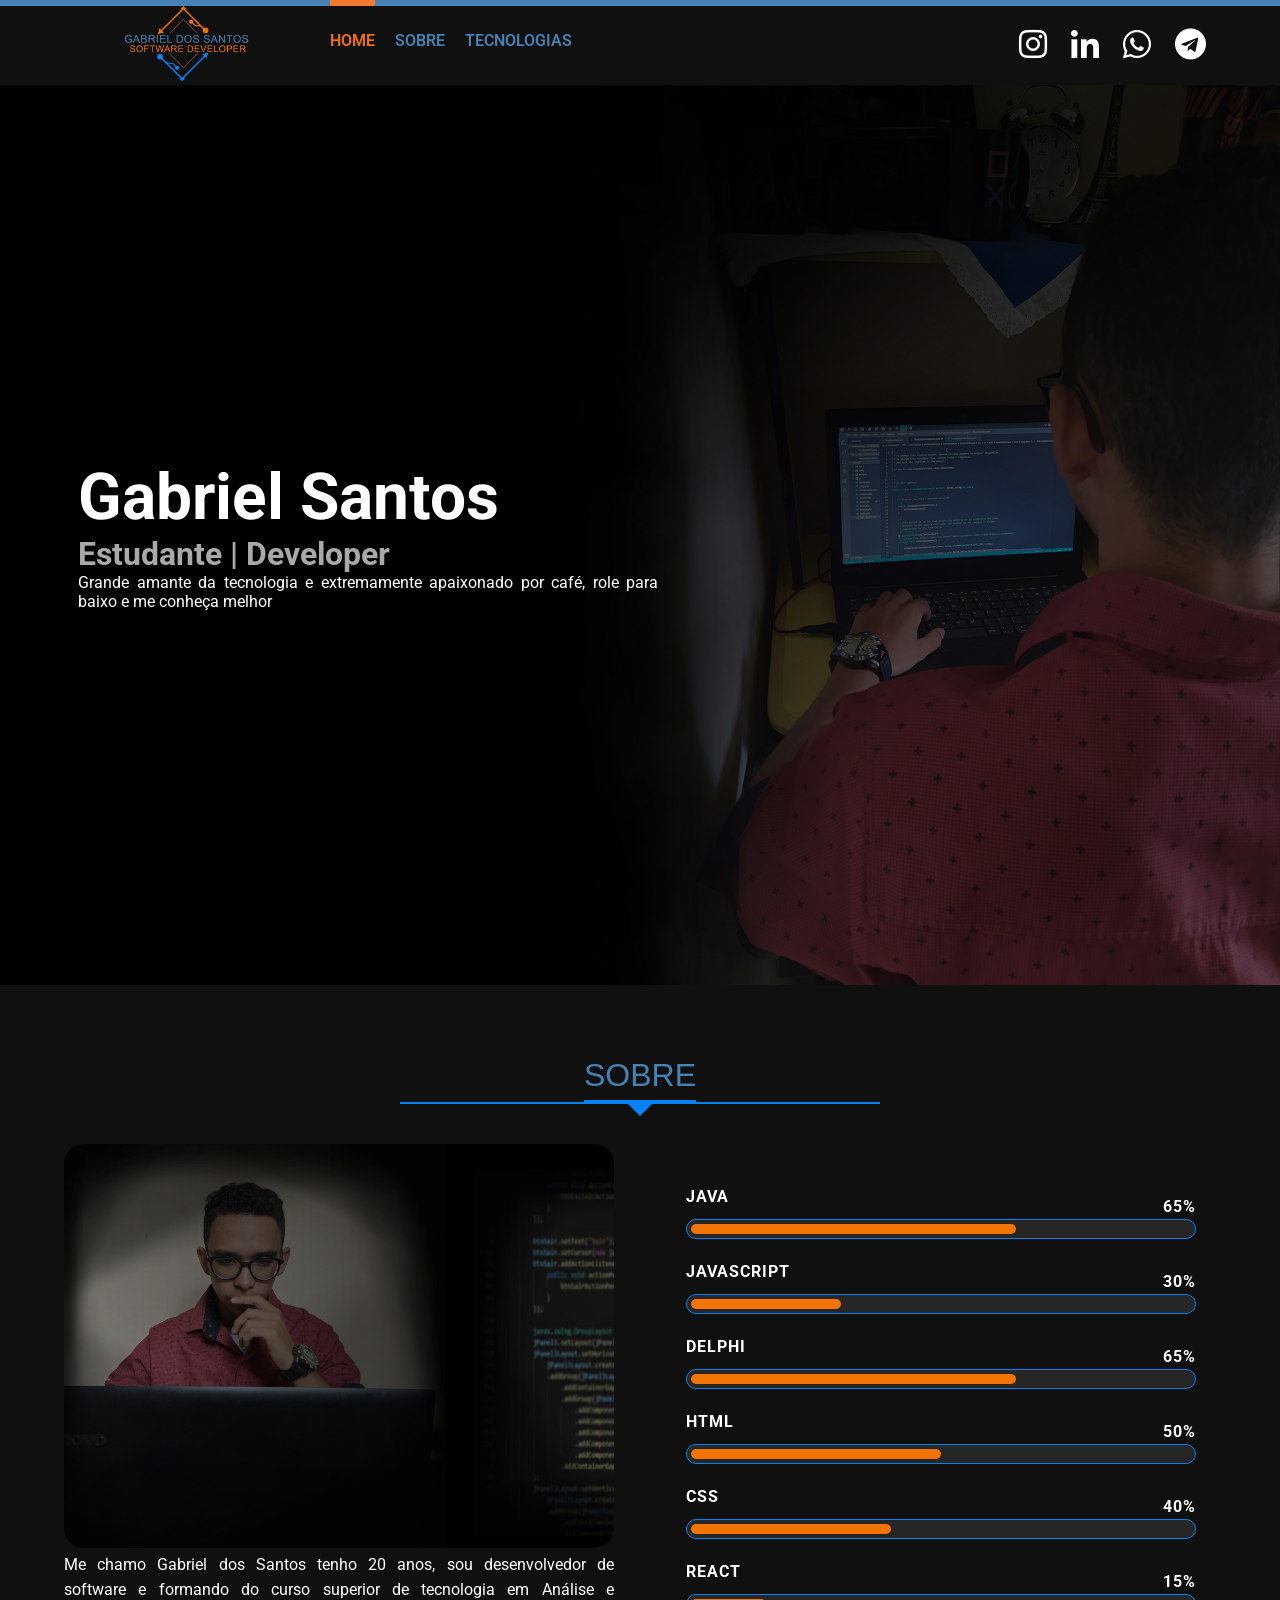
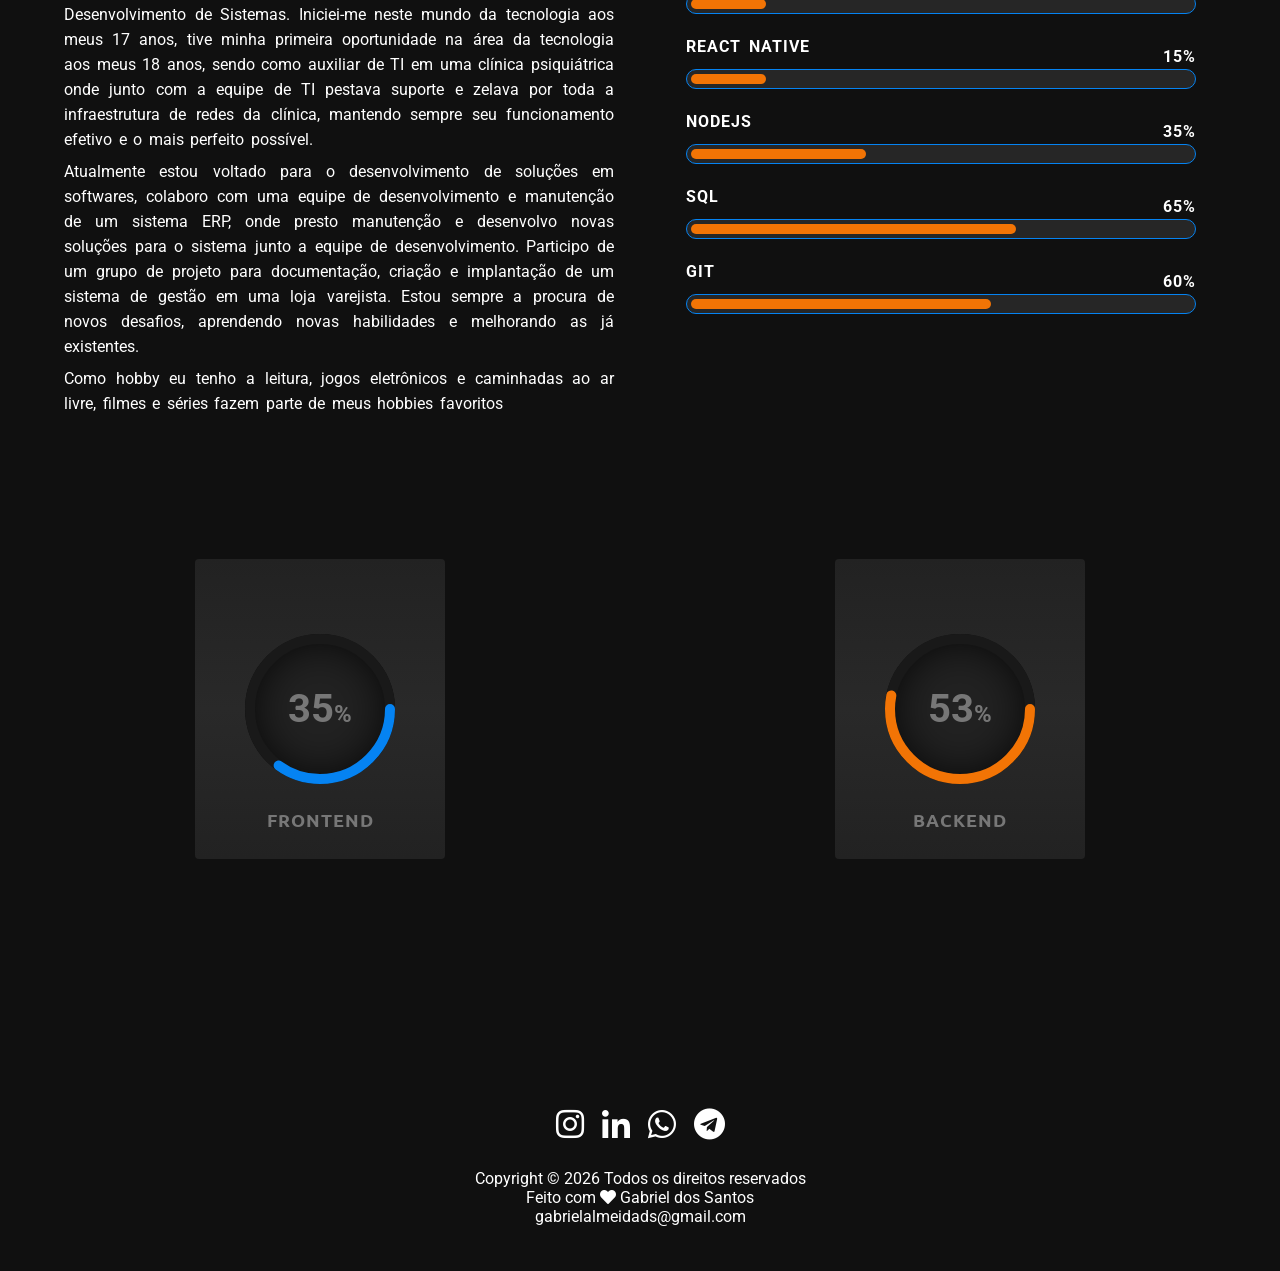
==== index.html @ 06fa3b5e "Alterando textos de about, adicionando contato whatsapp e melhorando responsividade" ====
<!DOCTYPE html>
<html lang="pt-br">
<head>
    <meta charset="UTF-8">
    <meta name="viewport" content="width=device-width, initial-scale=1.0">
    <meta name="description" content="Portifólio onine Gabriel dos Santos software developer">
    <title>Gabriel dos Santos</title>  
    <!--FONTS-->
    <link href="https://fonts.googleapis.com/css2?family=Roboto:wght@300;700&family=Ubuntu:wght@700&display=swap" rel="stylesheet">
    <!-- ICONS -->
    <link rel="stylesheet" type="text/css" href="css/fontawesome.all.min.css">
    <!-- STYLES -->
    <link rel="stylesheet" href="css/main.css">
    <link rel="stylesheet" href="css/header.css">
    <link rel="stylesheet" href="css/about.css">
    <link rel="stylesheet" href="css/footer.css">
    <link rel="stylesheet" href="css/responsive.css">
</head>
<body>

<!--start HEADER-->
    <header class="row header">
        <h1 class="font-zero">Portifólio Gabriel dos Santos software developer</h1>
        <div class="content">
            <!--logo header-->
            <div class="header-logo">
                <a href="#" title="Gabriel dos Santos">
                    <img src="imagens/logo.svg" alt="Logomarca">
                </a>
            </div>
            <!--menu toggle for mobile-->
            <a href="#" id="nav-toggle">
                <span></span>
                <span></span>
                <span></span>
            </a>
            <!--menu-->
            <div class="header-collapse">
              <nav class="header-nav">
                  <h1 class="font-zero">Navegação do site</h1>
                  <ul>
                      <li><a href="#home" title="Home" class="active">Home</a></li>
                      <li><a href="#about" title="Sobre">Sobre</a></li>
                      <!--<li><a href="#projetcs" title="Projetos">Projetos</a></li>
                      <li><a href="#conquest" title="Conquistas">Conquistas</a></li>-->  
                      <li><a href="#technology" title="Tecnologias">Tecnologias</a></li> 
                      <!--<li><a href="#contact" title="Contato">Contato</a></li>-->
                  </ul>
              </nav>
              <!--contacts social links and icons-->
              <div class="header-redes">
                  <a href="https://www.instagram.com/gabrieldsoficial/" target="_blank"><i class="fab fa-instagram"></i></a>
                  <a href="https://www.linkedin.com/in/gabriel-almeida-dos-santos" target="_blank"><i class="fab fa-linkedin-in"></i></a>
                  <a href="https://api.whatsapp.com/send?1=pt_br&phone=5562982989460"><i class="fab fa-whatsapp"></i></a>
                  <a href="https://t.me/santos_gabriel" target="_blank"><i class="fab fa-telegram"></i></a>
              </div>
            </div>

        </div>
      </header>
          <!--image top-->
          <div id="img-topo">
            <div id="img">
              <div class="caption">
                <p><strong id="name-topo">Gabriel Santos</strong></p>
                <p><strong id="title-topo">Estudante | Developer</strong></p>
                <p>Grande amante da tecnologia e extremamente apaixonado por café, role para baixo e me conheça melhor</p>
              </div>
            </div>
          </div>
<!--end HEADER-->


<!--start ABOUT-->
  <section class="section" id="about">
    <header class="section-header">
      <div class="content">
        <h1><span>Sobre</span></h1>
      </div>
    </header>
  </section>

  <div class="row">
    <div class="content about">
      <!--text about-->
      <div class="img-about">
        <img src="imagens/front-gabriel.svg" alt="Gabriel">
        <p>Me chamo Gabriel dos Santos tenho 20 anos, sou desenvolvedor de software e formando do curso superior de tecnologia em Análise e Desenvolvimento de Sistemas. 
          Iniciei-me neste mundo da tecnologia aos meus 17 anos, tive minha primeira oportunidade na área da tecnologia aos meus 18 anos, sendo como auxiliar de TI em uma clínica psiquiátrica onde junto com a equipe de TI pestava suporte e zelava 
          por toda a infraestrutura de redes da clínica, mantendo sempre seu funcionamento efetivo e o mais perfeito possível.
        </p>
        <br>
        <p>Atualmente estou voltado para o desenvolvimento de soluções em softwares, colaboro com uma equipe de desenvolvimento e manutenção de um sistema ERP, onde presto manutenção e desenvolvo novas soluções para o sistema junto a equipe de desenvolvimento. 
          Participo de um grupo de projeto para documentação, criação e implantação de um sistema de gestão em uma loja varejista. Estou sempre a procura de novos desafios, aprendendo novas habilidades e melhorando as já existentes.
        </p>
        <br>
        <p>Como hobby eu tenho a leitura, jogos eletrônicos e caminhadas ao ar livre, filmes e séries fazem parte de meus hobbies favoritos</p>
      </div>
     
      <!--skills-->
      <div class="skills">
        <div class="center">
          <h1 class="font-zero">Software Skills</h1>

          <div class="skill-box">
            <p>java</p>
            <p>65%</p>
            <div class="skill">
              <div class="skill-level" style="width: 65%;"></div>
            </div>
          </div>
          <div class="skill-box">
            <p>javascript</p>
            <p>30%</p>
            <div class="skill">
              <div class="skill-level" style="width: 30%;"></div>
            </div>
          </div>
          <div class="skill-box">
            <p>delphi</p>
            <p>65%</p>
            <div class="skill">
              <div class="skill-level" style="width: 65%;"></div>
            </div>
          </div>          
          <div class="skill-box">
            <p>html</p>
            <p>50%</p>
            <div class="skill">
              <div class="skill-level" style="width: 50%;"></div>
            </div>
          </div>
          <div class="skill-box">
            <p>css</p>
            <p>40%</p>
            <div class="skill">
              <div class="skill-level" style="width: 40%;"></div>
            </div>
          </div>
          <div class="skill-box">
            <p>React</p>
            <p>15%</p>
            <div class="skill">
              <div class="skill-level" style="width: 15%;"></div>
            </div>
          </div>
          <div class="skill-box">
            <p>React Native</p>
            <p>15%</p>
            <div class="skill">
              <div class="skill-level" style="width: 15%;"></div>
            </div>
          </div>
          <div class="skill-box">
            <p>nodejs</p>
            <p>35%</p>
            <div class="skill">
              <div class="skill-level" style="width: 35%;"></div>
            </div>
          </div>          
          <div class="skill-box">
            <p>sql</p>
            <p>65%</p>
            <div class="skill">
              <div class="skill-level" style="width: 65%;"></div>
            </div>
          </div>
          <div class="skill-box">
            <p>git</p>
            <p>60%</p>
            <div class="skill">
              <div class="skill-level" style="width: 60%;"></div>
            </div>
          </div>

        </div>
      </div>
    </div>
  </div>
  <!--start CIRCLE-->
  <section class="section row circle" id="technology">
    <div class="content">
      <div class="container">
        <!--circle card frontend-->
        <div class="card">
          <div class="percent">
            <svg>
              <circle cx="70" cy="70" r="70"></circle>
              <circle cx="70" cy="70" r="70"></circle>
            </svg>
            <div class="number">
              <p>35<span>%</span></p>
            </div>
            <h2 class="text">frontend</h2>
          </div>
        </div>
        <!--circle card backend-->
        <div class="card">
          <div class="percent">
            <svg>
              <circle cx="70" cy="70" r="70"></circle>
              <circle cx="70" cy="70" r="70"></circle>
            </svg>
            <div class="number">
              <p>53<span>%</span></p>
            </div>
            <h2 class="text">backend</h2>
          </div>
        </div>

      </div>
    </div>
  </section>      
  <!--end CIRCLE-->
<!--end ABOUT-->


<!--start FOOTER-->
  <footer>
    <section class="row">
      <h1 class="font-zero">Agradecimentos</h1>
      <div class="content">
        <div class="footer">
          <!--contacts social links and icons-->
          <div class="footer-redes">
            <a href="https://www.instagram.com/gabrieldsoficial/" target="_blank"><i class="fab fa-instagram"></i></a>
            <a href="https://www.linkedin.com/in/gabriel-almeida-dos-santos" target="_blank"><i class="fab fa-linkedin-in"></i></a>
            <a href="https://api.whatsapp.com/send?1=pt_br&phone=5562982989460"><i class="fab fa-whatsapp"></i></a>
            <a href="https://t.me/santos_gabriel" target="_blank"><i class="fab fa-telegram"></i></a>
          </div>
          <!--text footer-->
          <div class="footer-textos">
            <p>
              Copyright © <script>document.write(new Date().getFullYear());</script> Todos os direitos reservados
            </p>
            <p>Feito com <i class="fas fa-heart"></i> Gabriel dos Santos</p>
            <p>gabrielalmeidads@gmail.com</p>
          </div>

        </div>
      </div>
    </section>
  </footer>
<!--end FOOTER-->

<!--SCRIPTS-->
<script src='lib/jquery.min.js'></script>
<script src="js/index.js"></script> 
    
</body>
</html>
---- css/main.css ----
:root{
    --title-color: #322153;
    --primary-color: #4682b4;
    --secondary-color: #F27405;
    --tertiary-color: #82523c;
    --bright-color: #0583F2;
    font-size: 16px; /*converter rem para pixel => pixel dividido por 16 = rem*/
}


*,*:before,*:after{
    margin: 0;
    padding: 0;
    box-sizing: border-box;
    -webkit-box-sizing: border-box;
}


html{
    font-family: 'Roboto', sans-serif;
    height: 95%;
}

body{
    font-family: 'Roboto', sans-serif;
    background: #101010;
    color: var(--primary-color);/*#2c3e50*/
}

a{
    text-decoration: none;
}

ul{
    list-style-type: none;
}

a:hover,
i:hover{
    color: var(--secondary-color);/*#f47933*/
}

button:hover{
    cursor: pointer;
}

img{
    max-width: 100%;
    border: 0;
}

input,
button,
textarea{
    border: 0;
}

textarea:focus, input:focus, select:focus{
    box-shadow: 0 0 0 0;
    border: 0 none;
    outline: 0;
}

/*GERAIS*/
.font-zero{
    font-size: 0%;
}

.row,
.section{
    float: left;
    width: 100%;
}

.section{
    padding-top: 72px;
}

.section-header{
    text-align: center;
    margin-bottom: 40px;
    font-size: 1.2rem;
}

.section-header .content{
    max-width: 800px;
}

.section-header h1{
    font-weight: normal;
    font-family: 'Oswald', sans-serif;
    font-size: 2rem;
    color: var(--primary-color);
    text-transform: uppercase;
    position: relative;
    padding-bottom: 10px;
    margin-bottom: 20px;
}

.section-header h1::after{
    content: "";
    position: absolute;
    height: 2px;
    width: 100%;
    max-width: 480px;
    background: var(--bright-color);
    bottom: 0;
    left: 50%;
    transform: translateX(-50%);
    -webkit-transform: translateX(-50%);
}

.section-header h1::before{
    content: "";
    position: absolute;
    top: 100%;
    left: 50%;
    margin-left: -12px;
    border-left: 12px solid transparent;
    border-right: 12px solid transparent;
    border-top: 12px solid var(--bright-color);
}

.section-header h1 span{
    position: relative;
}

.section-header h1 span::before{
    content: "";
    position: absolute;
    background: var(--bright-color);
    bottom: -9px;
    left: 0;
    width: 100%;
    height: 2px;
}

.content{
    max-width: 1280px;
    width: 90%;
    margin: 0 auto;
}

h1,h2,h3,h4,h5,h6{
    font-family: 'Ubuntu', sans-serif;
    color: var(--title-color);
}
---- css/header.css ----
/*HEADER
================================================================================================*/
.header{
    border-top: 6px solid var(--primary-color);/*#2c3e50*/
}

.header-logo{
    width: 180px;
    padding: 0;
    float: left;
}

.header-logo a img{
    width: 235px;
    height: 75px;
}

/*header menu*/
.header-nav{
    float: left;
    padding: 25px 0;
}

.header-nav ul li{
    display: inline-block;
    margin: 0 3px;
    position: relative;
}

.header-nav ul li a{
    color: var(--primary-color);/*#2c3e50*/
    text-transform: uppercase;
    font-weight: 600;
    font-size: 0.875rem;
}

.header-nav ul li a.active{
    color: var(--secondary-color);
}

/* nav-toggle
======================================================================================*/
#nav-toggle{
    border-bottom-left-radius: 8px;
    -webkit-border-bottom-left-radius: 8px;
    position: fixed;
    z-index: 15000;
    display: none;
    background: var(--primary-color);
    padding: 15px;
    top: 0;
    right: 0;
    transition: all .4s ease;
    -webkit-transition: all .4s ease;
}

#nav-toggle span{
    border-radius: 1px;
    height: 2px;
    width: 30px;
    display: block;
    background: #ffffff;
    -webkit-border-radius: 1px;
    transition: all .4s ease;
    -webkit-transition: all .4s ease;
    transform: translate3d(0,0,0);
    -webkit-transform: translate3d(0,0,0);
}

#nav-toggle span:nth-child(2){
    margin: 6px 0;
}

#nav-toggle.active span:nth-child(1){
    transform: rotate(45deg) translate3d(6px,6px,0);
    -webkit-transform: rotate(45deg) translate3d(6px,6px,0);
}

#nav-toggle.active span:nth-child(2){
    opacity: 0;
}

#nav-toggle.active span:nth-child(3){
    transform: rotate(-45deg) translate3d(6px,-5px,0);
    -webkit-transform: rotate(-45deg) translate3d(6px,-5px,0);
}

/*search
==============================================================================================================================*/
.header-search{
    position: relative;
    float: right;
    margin: 18px 0;
}
/*COR DO PLACEHOLDER DO IMPUT PARA DIFERENTES NAVEGADORES
=============================================================================================================================*/
.header-search input::-webkit-input-placeholder{
/*chrome/ opera/safari*/
    color: #fff;    
}
.header-search input:-moz-placeholder{
    /*mozilla firefox 4 to 18*/
    color: #fff;
    opacity: 1;
}
.header-search input::-moz-placeholder{
    /*firefox 19+*/
    color: #fff;
    opacity: 1;
}
.header-search input:-ms-input-placeholder{
    /*IE 10+*/
    color: #fff;
}
.header-search input::-ms-input-placeholder{
    /*Microsoft Edge*/
    color: #fff;
}
.header-search input::placeholder{
    /*Browsers modernos*/
    color: #fff;
}

.header-search input{
    width: 100%;
    color: #fff;
    text-transform: uppercase;
    background: var(--primary-color);
    /*margin: 20px 0;*/
    padding: 10px;
    border-radius: 8px;
    -webkit-border-radius: 8px;
}

.header-search button{
    position: absolute;
    top: 50%;
    right: 8px;
    color: #fff;
    font-size: 1.5rem;
    background: transparent;
    transform: translateY(-50%);
    -webkit-transform: translateY(-50%);
}

.header-nav ul li a:hover{
    color: var(--secondary-color);
}

/*redes header
===============================================================================================*/
.header-redes{
    position: relative;
    margin: 20px 0;
    float: right;
    text-align: center;
    /*display: none;*/
}

.header-redes a{
    color: #fff;
    font-size: 2rem;
    margin: 0 10px;
}

/*imagem header
==================================================================================================*/
/* #img-topo{
    float: left;
    left: 0;
    position: absolute;
    max-height: 87vh;
    bottom: 0;
} */

#img-topo{
    top: 0;
    height: 100vh;
}

#img-topo #img{
    float: left;
    position: relative;
    height: 100vh;
    width: 100%;
    bottom: 0;
    background-image: url('../imagens/back-gabriel.svg');
    background-repeat: no-repeat;
    background-size:100%;
    background-position: center center;
    bottom: 0;
    color: black;
    left: 0;
    overflow: auto;
    /* padding: 3em; */
    right: 0;
    text-align: center;
    top: 5;
    background-size: cover;
}

#img-topo #img .caption{
    position: absolute;
    max-width: 600px;
    top: 50%;
    left: 10%;
    transform: translate(-10%, -50%);
    -webkit-transform: translate(-10%, -50%);
    /*background: rgba(244, 121, 51, .7);*/
    border-radius: 10px;
    -webkit-border-radius: 10px;
    color: #fff;
    padding: 10px;
    text-align: justify;
    font-size: 1.25rem;
}

#img-topo #img .caption #name-topo{
    font-size: 4rem;
}

#img-topo #img .caption #title-topo{
    font-size: 2rem;
    color: darkgray;
}
---- css/about.css ----
/*IMAGEM ABOUT
================================================================================================*/
/* .about{
    display: inline-block;
    flex-direction: column; 
} */

.about .img-about{
    float: left;
    left: 0;
    max-width: 600px;
    max-height: 900px;
}

.about .img-about img{
    border-radius: 20px;
}
.about p{
    font-size: 1rem;
    color: #fff;
    text-align: justify;
    word-spacing: 2.5px;
    line-height: 25px;
}

/*SKILLS
================================================================================================*/
.about .skills{
    float: right;
    right: 0;
    max-width: 600px;
    max-height: 900px;
}

.center{
    /* width: 40%;
    position: absolute;
    top: 50%;
    left: 50%;
    transform: translate(-50%, -50%); */
    width: 600px;
    padding: 20px;
    /*background: #333;*/
    box-sizing: border-box;
    /*box-shadow: 0 20px 50px rgba(0, 0, 0, .5);*/
}

.center h1{
    margin: 0;
    padding: 0;
    color: #fff;
    text-transform: uppercase;
    letter-spacing: 2px;
}

.center .skill-box{
    box-sizing: border-box;
    width: 100%;
    margin: 20px 0;
}

.skill-box p{
    color: #fff;
    text-transform: uppercase;
    margin: 0 0 10px;
    padding: 0;
    font-weight: bold;
    letter-spacing: 1px;
}

.skill-box p:nth-child(2){
    float: right;
    position: relative;
    top: -25px;
}

.skill{
    background: #262626;
    padding: 4px;
    box-sizing: border-box;
    border: 1px solid var(--bright-color);
    border-radius: 10px;
    transition: 0.5s;
}

.skill-level{
    background: var(--secondary-color);
    width: 100%;
    height: 10px;
    border-radius: 10px;
}

.skill:hover{
    transform: translateY(-6px);
    box-shadow: 0 15px 35px rgba(0, 0, 0, .5);
}




/*CIRCLE
================================================================================================*/
.circle .content{
    display: flex;
    justify-content: center;
    align-items: center;
    min-height: 55vh;
    background: #101010;
    width: 100%;
    border: 0;
    max-width: 100%;
}

.content .container{
    position: relative;
    width: 900px;
    display: flex;
    justify-content: space-around;
}

.container .card{
    position: relative;
    width: 250px;
    background: linear-gradient(0deg, #1b1b1b, #222, #1b1b1b);
    display: flex;
    justify-content: center;
    align-items: center;
    height: 300px;  
    border-radius: 4px;
    text-align: center;
    overflow: hidden;
    transition: 0.5s;
}

.container .card:hover{
    transform: translateY(-10px);
    box-shadow: 0 15px 35px rgba(0, 0, 0, .5);
}

.percent{
    position: relative;
    width: 150px;
    height: 150px;
    border-radius: 50%;
    box-shadow: inset 0 0 50px #000;
    background: #222;
    z-index: 1000;
}

.percent .number{
    position: absolute;
    top: 0;
    left: 0;
    width: 100%;
    height: 100%;
    display: flex;
    justify-content: center;
    align-items: center;
    border-radius: 50%;
}

.percent .number p{
    color: #777;
    font-weight: 700;
    font-size: 40px;
    transition: 0.5s;
}

.card:hover .percent .number p{
    color: #fff;
    font-size: 60px;
}

.percent .number p span{
    font-size: 24px;
    color: #777;
    transition: 0.5s;
}

.card:hover .percent .number p span{
    color: #fff;
}

.text{
    position: relative;
    color: #777;
    margin-top: 20px;
    font-weight: 700;
    font-size: 18px;
    letter-spacing: 1px;
    text-transform: uppercase;
    transition: 0.5s;
}

.card:hover .text{
    color: #fff;

}

.container .card::before{
    content: "";
    position: absolute;
    top: 0;
    left: -50;
    width: 100%;
    height: 100%;
    background: rgba(255, 255, 255, .03);
    pointer-events: none;
    z-index: 1;
}

.circle svg{
    position: relative;
    width: 150px;
    height: 150px;
    z-index: 1000;
}

.circle svg circle{
    width: 100%;
    height: 100%;
    fill: none;
    stroke: #191919;
    stroke-width: 10;
    stroke-linecap: round;
    transform: translate(5px, 5px);
}


.circle svg circle:nth-child(2){
    stroke-dasharray:  440;
    stroke-dashoffset: 440;
}


.card:nth-child(1) svg circle:nth-child(2){
    
    stroke-dashoffset: calc(440 - (440 * 35) / 100);
    stroke: var(--bright-color);
}

.card:nth-child(2) svg circle:nth-child(2){
    stroke-dashoffset: calc(440 - (440 * 53) / 100);
    stroke: var(--secondary-color);
}
---- css/footer.css ----
/*FOOTER
===========================================================================================================================================*/
.footer{
    height: 300px;
}

/*FOOTER REDES
===========================================================================================================================================*/
.footer .footer-redes{
    position: relative;
    top: 135px;
    text-align: center;
    font-size: 2rem;
}

.footer .footer-redes a{
    color: #fff;
    margin: 5px;
}


/*FOOTER TEXTOS
===========================================================================================================================================*/
.footer .footer-textos{
    position: relative;
    top: 160px;
    text-align: center;
    font-size: 1rem;
}

.footer .footer-textos p{
    color: #fff;
}
---- css/responsive.css ----
/*BREAKPOINTS
==========================================================================================*/
/* @media(max-width: 529.9px){

    .about .skills,
    .about .center{
        max-width: 400px;
    }

}


@media(max-width: 629.9px){

    .about .skills,
    .about .center{
        max-width: 500px;
    }

} */


@media(max-width: 959.9px){
    #nav-toggle, 
    .header-redes,
    .img-about,
    .skills{
        display: block;
    }

    .header-redes,
    .about .skills{
        float: none;
    }
    
    .about .img-about{
        max-width: 100%;
    }

    .center{
        text-align: center;
    }

    
    /*header*/
    /* .header{
        height: 58px;
    }  */

    .header-logo{
        max-width: 180px;
        width: 60%;
        padding: 3px 0;
    }

    .header-logo a img{
        height: 75px;
    }

    /*menu*/
    .header-collapse{
        overflow-y: auto;
        position: fixed;
        background: rgba(16, 16, 16, .95);
        width: 100%;
        height: 100%;
        z-index: 10000;
        padding: 15px;
        top: -100%;
        left: 0;
        transition: top .4s ease;
        -webkit-transition: top .4s ease;
    }

    .header-collapse.active {
        top: 0%;
        
    }

    .header-nav{
        padding: 25px 0;
        float: none;
    }

    .header-nav ul li{
        width: 100%;
        text-align: center;
        padding: 5px 0;
    }

    .header-nav ul li a{
        color: #ffffff;
        font-size: 1.4rem;
    }

    .header-search{
        max-width: 300px;
        width: 100%;
        margin: 0 auto;
        float: none;
    }

    .header-search input{
        padding: 15px;
    }

}


/*MIN-WIDTH*/
@media(min-width: 360px){
    .about .skills,
    .about .center{
        max-width: 300px;
    }

    .content .container{
        display: block;
        width: auto;
    }

    
    .container .card{
        margin-bottom: 30px;
    }

    #img-topo #img .caption #name-topo{
        font-size: 2.5rem;
    }
    
    #img-topo #img .caption #title-topo{
        font-size: 1.5rem;
    }

    p,
    .about p{
        font-size: 0.9rem;
    }
    .img-about p{
        margin-bottom: -12px;
    }

}


@media(min-width: 530px){

    .about .skills,
    .about .center,
    .skill{
        max-width: 100%;
        width: auto;
    }
    .skill{
        width: 100%;
    }

}


@media(min-width: 630px){

    /* .about .skills,
    .about .center{
        max-width: 500px;
    } */
    .content .container{
        display: flex;
        width: 100%;
    }
}


@media(min-width: 960px){
    @keyframes animaHeader {
        0%{
            opacity: 0;
            transform: translateY(-100%);
            -webkit-transform: translateY(-100%);
        }
        100%{
            opacity: 1;
            transform: translateY(0%);
            -webkit-transform: translateY(0%);
        }
    }
    .fixed{
        position: fixed;
        background: #101010;
        /* z-index: 20; */
        z-index: 10000;
        animation: animaHeader .7s ease-in-out .4s backwards;
        -webkit-animation: animaHeader .7s ease-in-out .4s backwards;
    }
    .header-nav{
        margin-left: 2%;
    }
    .header-nav ul li a.active:before{
        background: #f47933;
        content: "";
        position: absolute;
        height: 6px;
        width: 100%;
        top: -31px;
        left: 0;
    }

    .about .img-about,
    .about .skills{
        max-width: 600px;
        width: 400px;
    }

    #img-topo #img .caption #name-topo{
        font-size: 4rem;
    }
    
    #img-topo #img .caption #title-topo{
        font-size: 2rem;
    }

    p,
    .about p{
        font-size: 1rem;
    }

}

@media(min-width: 1024px){
    .header-nav ul li{
        margin: 0 6px;
    }
    .about .img-about,
    .about .skills{
        max-width: 700px;
        width: 500px;
    }
}

@media(min-width: 1144px){
    .header-logo{
        width: auto;
    }
    .header-nav ul li a{
        font-size: 1rem;
    }

}



@media(min-width: 1280px){
    .header-nav ul li{
        margin: 0 8px;
    }
    .header-search{
        width: 260px;
    }
    .about .img-about,
    .about .skills{
        max-width: 900px;
        width: 550px;
    }
    .about .skills{
        float: right;
        right: 0;
    }

    .about .img-about{
        float: left;
        left: 0;
    }
}
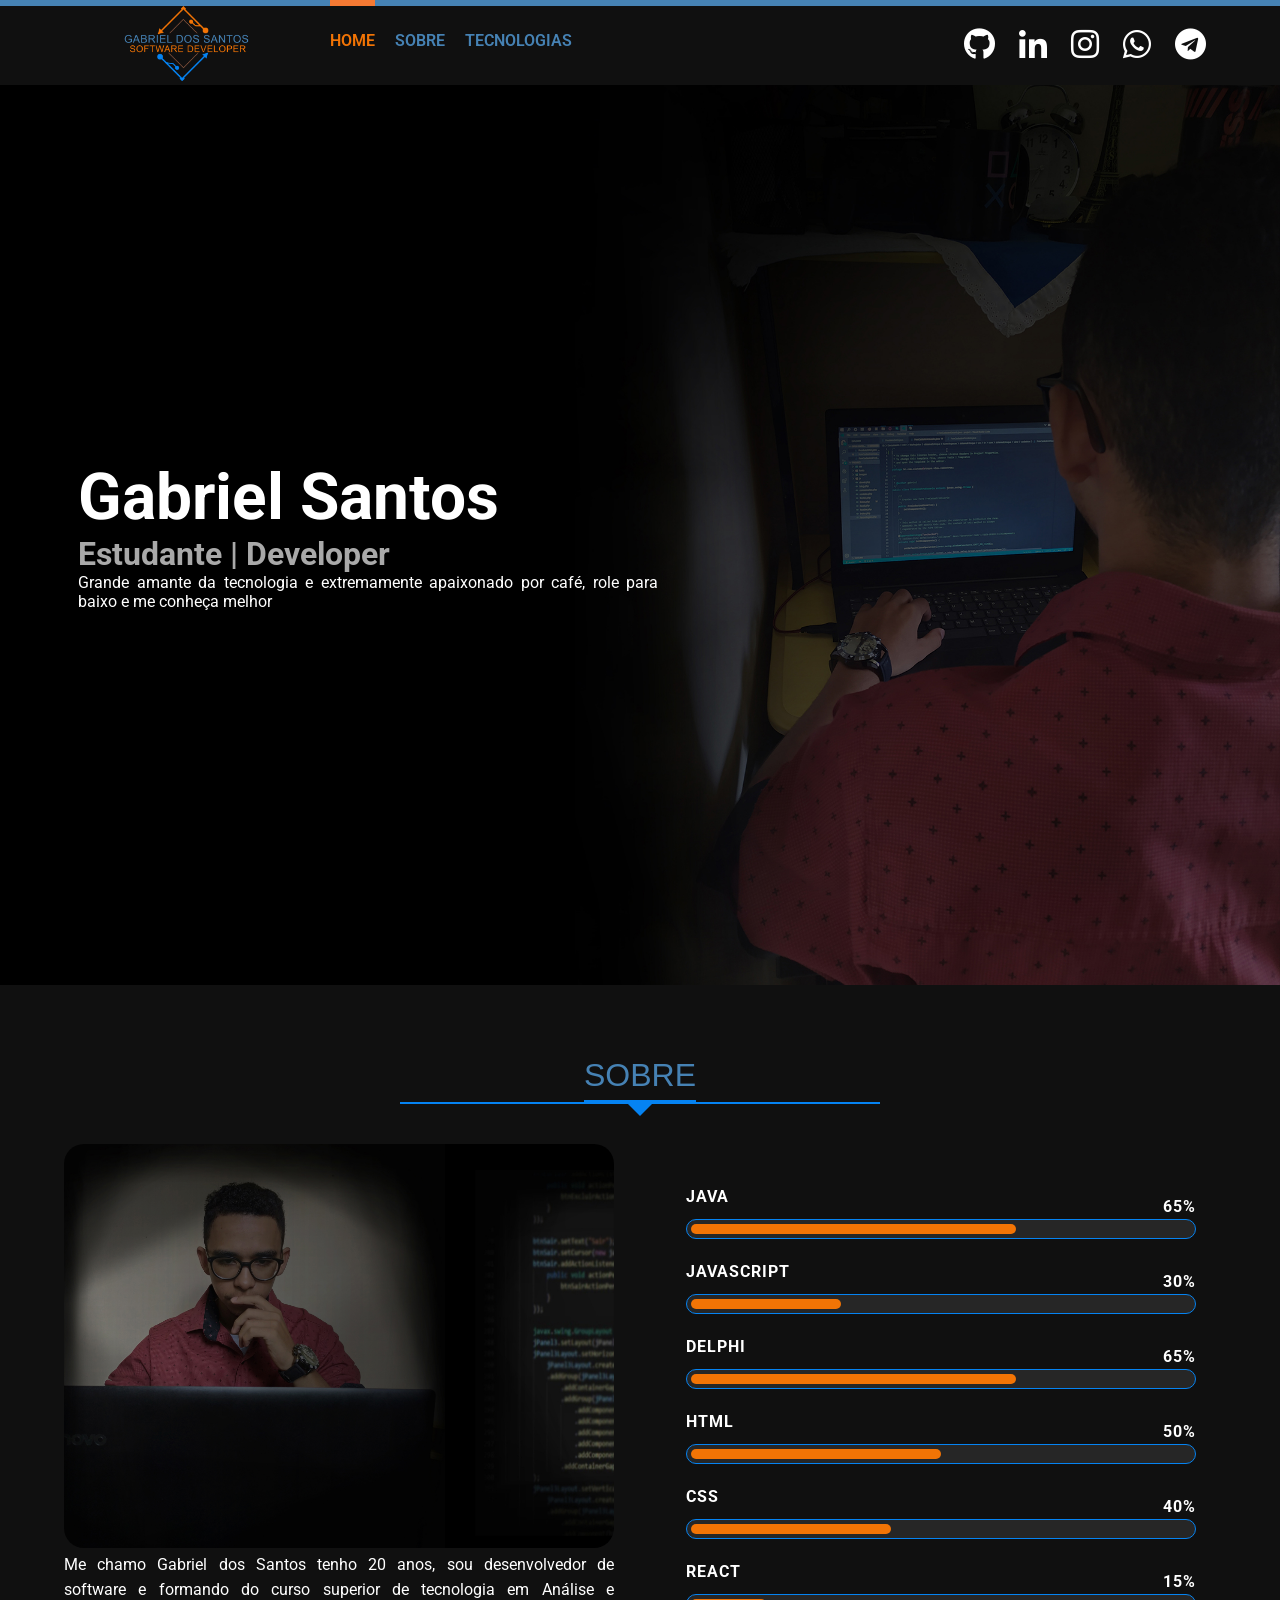
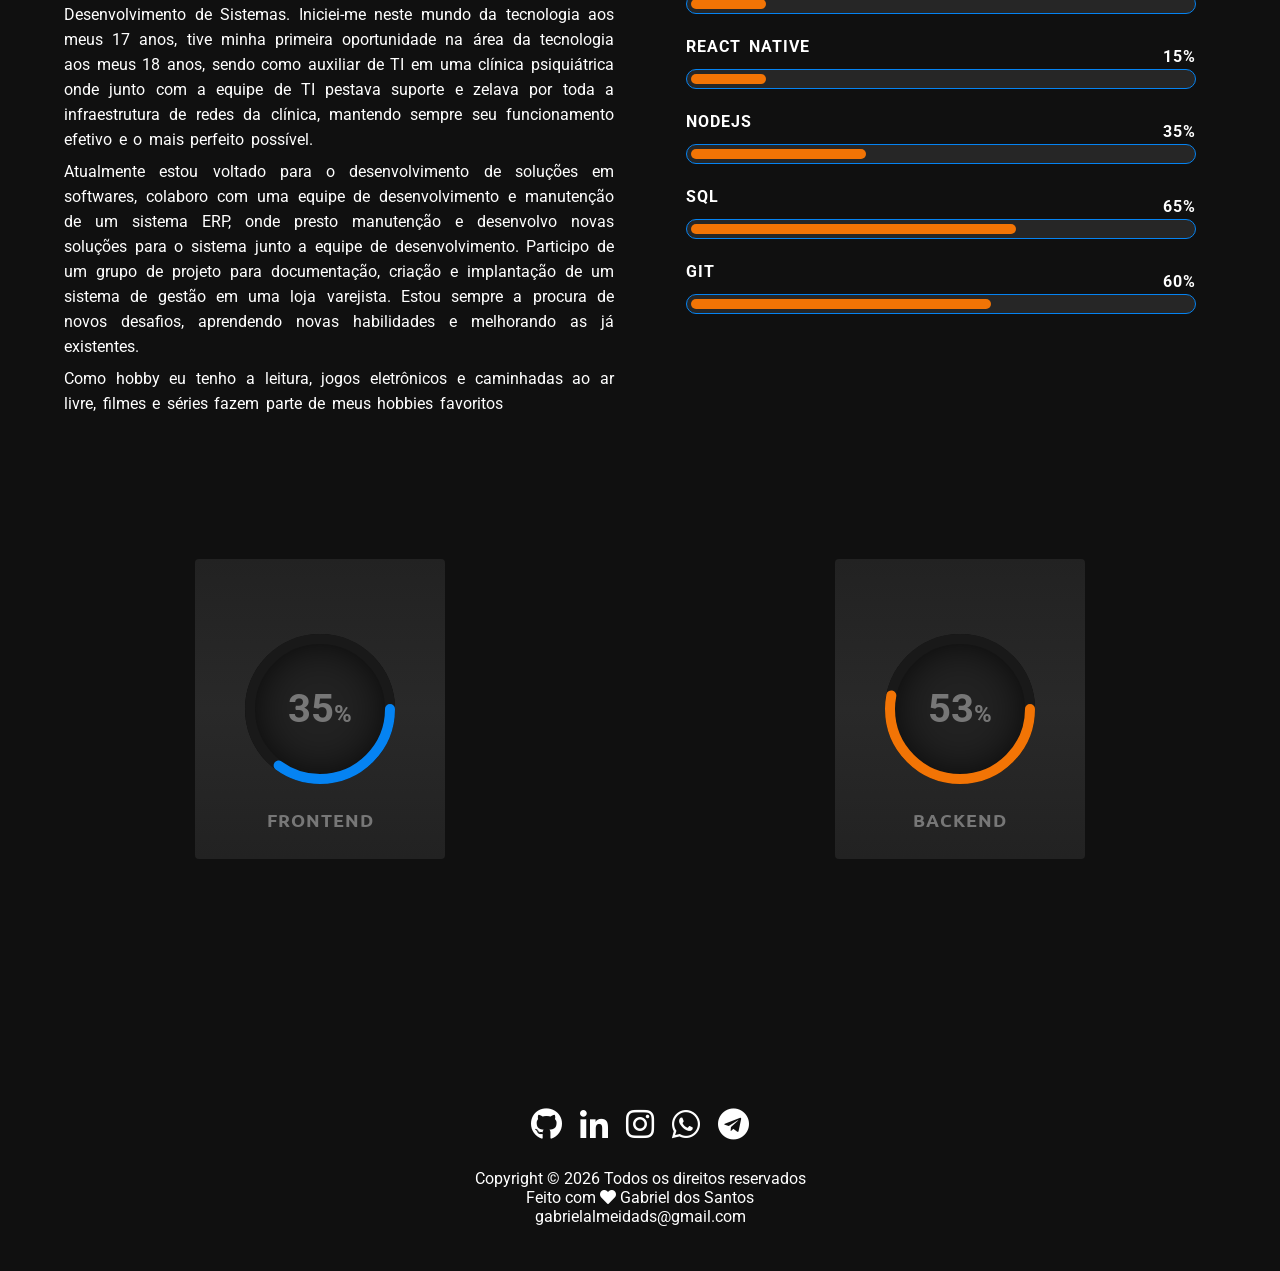
==== commit e66c7c74: "Adicionando link para github" ====
--- a/index.html
+++ b/index.html
@@ -49,8 +49,9 @@
               </nav>
               <!--contacts social links and icons-->
               <div class="header-redes">
+                  <a href="https://www.github.com/Santos-Gabriel" target="_blank"><i class="fab fa-github"></i></a>
+                  <a href="https://www.linkedin.com/in/gabriel-almeida-dos-santos" target="_blank"><i class="fab fa-linkedin-in"></i></a>
                   <a href="https://www.instagram.com/gabrieldsoficial/" target="_blank"><i class="fab fa-instagram"></i></a>
-                  <a href="https://www.linkedin.com/in/gabriel-almeida-dos-santos" target="_blank"><i class="fab fa-linkedin-in"></i></a>
                   <a href="https://api.whatsapp.com/send?1=pt_br&phone=5562982989460"><i class="fab fa-whatsapp"></i></a>
                   <a href="https://t.me/santos_gabriel" target="_blank"><i class="fab fa-telegram"></i></a>
               </div>
@@ -223,8 +224,9 @@
         <div class="footer">
           <!--contacts social links and icons-->
           <div class="footer-redes">
+            <a href="https://www.github.com/Santos-Gabriel" target="_blank"><i class="fab fa-github"></i></a>
+            <a href="https://www.linkedin.com/in/gabriel-almeida-dos-santos" target="_blank"><i class="fab fa-linkedin-in"></i></a>
             <a href="https://www.instagram.com/gabrieldsoficial/" target="_blank"><i class="fab fa-instagram"></i></a>
-            <a href="https://www.linkedin.com/in/gabriel-almeida-dos-santos" target="_blank"><i class="fab fa-linkedin-in"></i></a>
             <a href="https://api.whatsapp.com/send?1=pt_br&phone=5562982989460"><i class="fab fa-whatsapp"></i></a>
             <a href="https://t.me/santos_gabriel" target="_blank"><i class="fab fa-telegram"></i></a>
           </div>
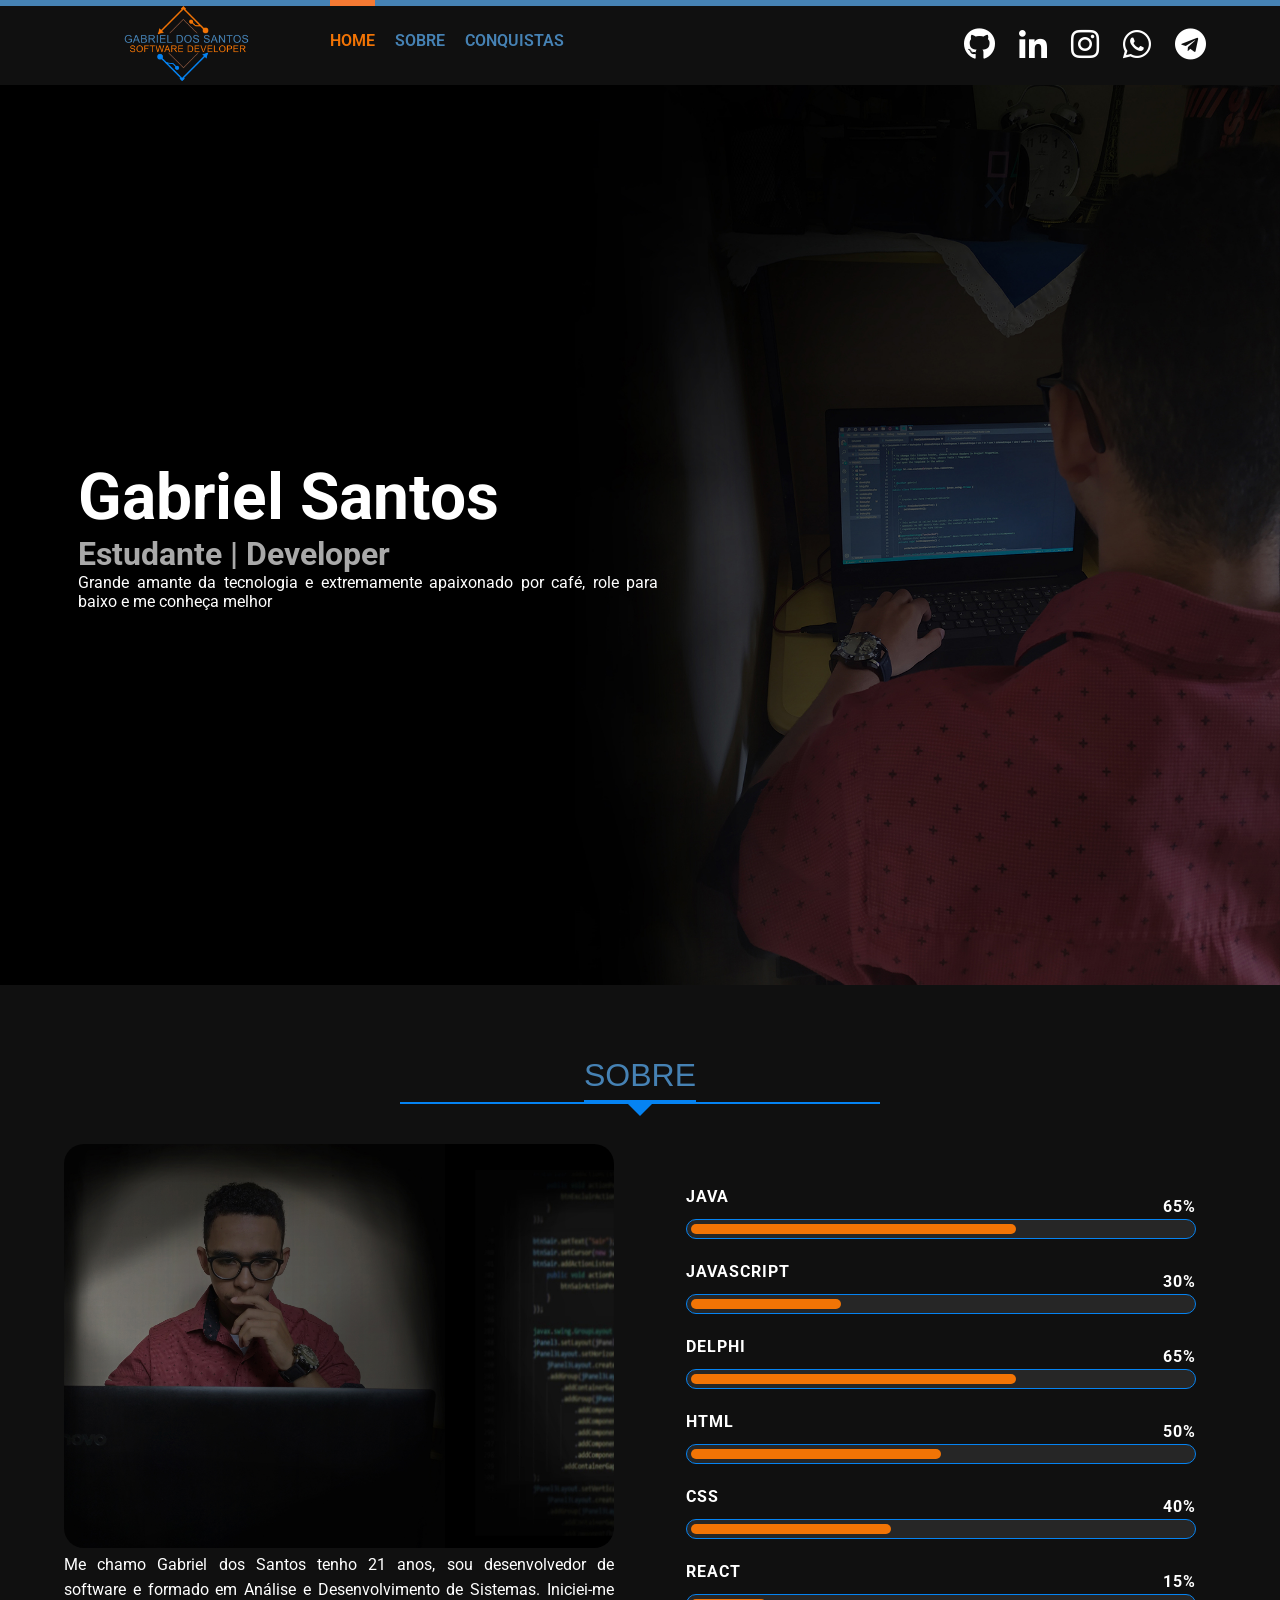
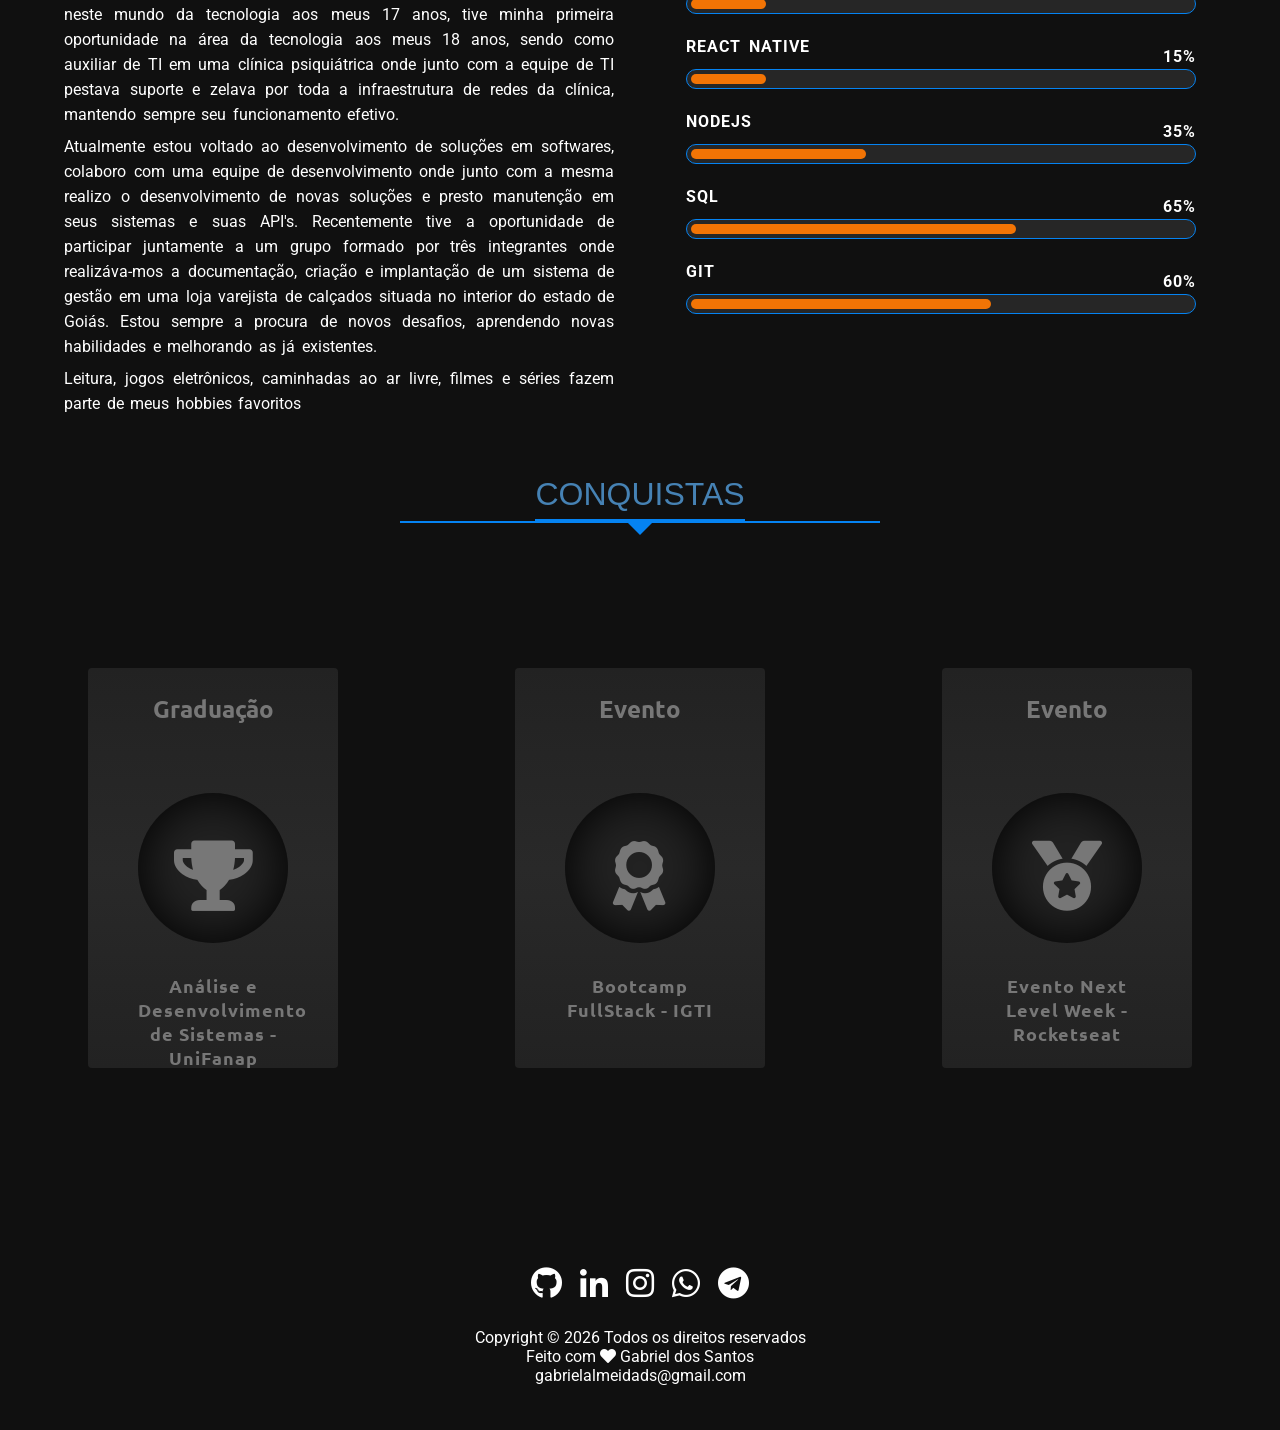
==== commit 084e77fb: "Adicionando parte inicial da seção de conquistas" ====
--- a/index.html
+++ b/index.html
@@ -13,6 +13,7 @@
     <link rel="stylesheet" href="css/main.css">
     <link rel="stylesheet" href="css/header.css">
     <link rel="stylesheet" href="css/about.css">
+    <link rel="stylesheet" href="css/conquest.css">
     <link rel="stylesheet" href="css/footer.css">
     <link rel="stylesheet" href="css/responsive.css">
 </head>
@@ -41,9 +42,9 @@
                   <ul>
                       <li><a href="#home" title="Home" class="active">Home</a></li>
                       <li><a href="#about" title="Sobre">Sobre</a></li>
-                      <!--<li><a href="#projetcs" title="Projetos">Projetos</a></li>
-                      <li><a href="#conquest" title="Conquistas">Conquistas</a></li>-->  
-                      <li><a href="#technology" title="Tecnologias">Tecnologias</a></li> 
+                      <li><a href="#conquest" title="Conquistas">Conquistas</a></li>
+                      <!-- <li><a href="#technology" title="Tecnologias">Tecnologias</a></li>  -->
+                      <!--<li><a href="#projetcs" title="Projetos">Projetos</a></li>-->
                       <!--<li><a href="#contact" title="Contato">Contato</a></li>-->
                   </ul>
               </nav>
@@ -86,16 +87,16 @@
       <!--text about-->
       <div class="img-about">
         <img src="imagens/front-gabriel.svg" alt="Gabriel">
-        <p>Me chamo Gabriel dos Santos tenho 20 anos, sou desenvolvedor de software e formando do curso superior de tecnologia em Análise e Desenvolvimento de Sistemas. 
+        <p>Me chamo Gabriel dos Santos tenho 21 anos, sou desenvolvedor de software e formado em Análise e Desenvolvimento de Sistemas. 
           Iniciei-me neste mundo da tecnologia aos meus 17 anos, tive minha primeira oportunidade na área da tecnologia aos meus 18 anos, sendo como auxiliar de TI em uma clínica psiquiátrica onde junto com a equipe de TI pestava suporte e zelava 
-          por toda a infraestrutura de redes da clínica, mantendo sempre seu funcionamento efetivo e o mais perfeito possível.
+          por toda a infraestrutura de redes da clínica, mantendo sempre seu funcionamento efetivo.
         </p>
         <br>
-        <p>Atualmente estou voltado para o desenvolvimento de soluções em softwares, colaboro com uma equipe de desenvolvimento e manutenção de um sistema ERP, onde presto manutenção e desenvolvo novas soluções para o sistema junto a equipe de desenvolvimento. 
-          Participo de um grupo de projeto para documentação, criação e implantação de um sistema de gestão em uma loja varejista. Estou sempre a procura de novos desafios, aprendendo novas habilidades e melhorando as já existentes.
+        <p>Atualmente estou voltado ao desenvolvimento de soluções em softwares, colaboro com uma equipe de desenvolvimento onde junto com a mesma realizo o desenvolvimento de novas soluções e presto manutenção em seus sistemas e suas API's. 
+          Recentemente tive a oportunidade de participar juntamente a um grupo formado por três integrantes onde realizáva-mos a documentação, criação e implantação de um sistema de gestão em uma loja varejista de calçados situada no interior do estado de Goiás. Estou sempre a procura de novos desafios, aprendendo novas habilidades e melhorando as já existentes.
         </p>
         <br>
-        <p>Como hobby eu tenho a leitura, jogos eletrônicos e caminhadas ao ar livre, filmes e séries fazem parte de meus hobbies favoritos</p>
+        <p>Leitura, jogos eletrônicos, caminhadas ao ar livre, filmes e séries fazem parte de meus hobbies favoritos</p>
       </div>
      
       <!--skills-->
@@ -178,12 +179,12 @@
       </div>
     </div>
   </div>
-  <!--start CIRCLE-->
-  <section class="section row circle" id="technology">
+  <!--start CIRCLE-->  
+  <!-- <section class="section row circle" id="technology">
     <div class="content">
-      <div class="container">
+      <div class="container"> -->
         <!--circle card frontend-->
-        <div class="card">
+        <!-- <div class="card">
           <div class="percent">
             <svg>
               <circle cx="70" cy="70" r="70"></circle>
@@ -194,9 +195,9 @@
             </div>
             <h2 class="text">frontend</h2>
           </div>
-        </div>
+        </div> -->
         <!--circle card backend-->
-        <div class="card">
+        <!-- <div class="card">
           <div class="percent">
             <svg>
               <circle cx="70" cy="70" r="70"></circle>
@@ -211,9 +212,51 @@
 
       </div>
     </div>
-  </section>      
+  </section>       -->
   <!--end CIRCLE-->
 <!--end ABOUT-->
+
+
+<!--start CONQUEST-->
+  <section class="section" id="about">
+    <header class="section-header">
+      <div class="content">
+        <h1><span>Conquistas</span></h1>
+      </div>
+    </header>
+  </section>
+  <section class="section row circle" id="conquest">
+    <div class="content">
+      <div class="container">
+        <!--circle card conquest-->
+        <div class="card-conquest">
+          <div class="circle-conquest">
+            <h2 class="title-card-conquest">Graduação</h2>
+            <div class="icon-conquest"><i class="fas fa-trophy"></i></div>            
+            <div class="text-conquest"><h2 class="title-conquest">Análise e Desenvolvimento de Sistemas - UniFanap</h2></div>
+          </div>
+        </div>
+        <!--circle card conquest-->
+        <div class="card-conquest">
+          <div class="circle-conquest">
+            <h2 class="title-card-conquest">Evento</h2>
+            <div class="icon-conquest"><i class="fas fa-award"></i></div>            
+            <div class="text-conquest"><h2 class="title-conquest">Bootcamp FullStack - IGTI</h2></div>
+          </div>
+        </div>
+        <!--circle card conquest-->
+        <div class="card-conquest">
+          <div class="circle-conquest">
+            <h2 class="title-card-conquest">Evento</h2>
+            <div class="icon-conquest"><i class="fas fa-medal"></i></div>            
+            <div class="text-conquest"><h2 class="title-conquest">Evento Next Level Week - Rocketseat</h2></div>
+          </div>
+        </div>
+
+      </div>
+    </div>
+  </section>      
+<!--end CONQUEST-->
 
 
 <!--start FOOTER-->
--- a/css/conquest.css
+++ b/css/conquest.css
@@ -0,0 +1,100 @@
+/*CIRCLE
+================================================================================================*/
+.circle .content{
+    display: flex;
+    justify-content: center;
+    align-items: center;
+    min-height: 55vh;
+    background: #101010;
+    width: 100%;
+    border: 0;
+    max-width: 100%;
+}
+
+.content .container{
+    position: relative;
+    width: 900px;
+    display: flex;
+    justify-content: space-around;
+}
+
+.container .card-conquest{
+    position: relative;
+    width: 250px;
+    background: linear-gradient(0deg, #1b1b1b, #222, #1b1b1b);
+    display: flex;
+    justify-content: center;
+    align-items: center;
+    height: 400px;  
+    border-radius: 4px;
+    text-align: center;
+    overflow: hidden;
+    transition: 0.5s;
+}
+
+.container .card-conquest:hover{
+    transform: translateY(-10px);
+    box-shadow: 0 15px 35px rgba(0, 0, 0, .5);
+}
+
+.circle-conquest{
+    position: relative;
+    width: 150px;
+    height: 150px;
+    border-radius: 50%;
+    box-shadow: inset 0 0 50px #000;
+    background: #222;
+    z-index: 1000;
+}
+
+.title-card-conquest{
+    color: #777;
+    position: relative;
+    top: -100px;
+}
+
+.card-conquest:hover .title-card-conquest{
+    color: #fff;
+}
+
+.icon-conquest{
+    position: relative;
+}
+
+.icon-conquest i{
+    color: #777;
+    font-size: 70px;
+    padding: 16px 0 43px 0;
+}
+
+.card-conquest:hover .icon-conquest i{
+    color: #fff;
+}
+
+.title-conquest{
+    position: relative;
+    color: #777;
+    margin-top: 20px;
+    font-weight: 700;
+    font-size: 18px;
+    letter-spacing: 1px;
+    /* text-transform: uppercase; */
+    transition: 0.5s;
+}
+
+.card-conquest:hover .title-conquest{
+    color: #fff;
+}
+
+.container .card-conquest::before{
+    content: "";
+    position: absolute;
+    top: 0;
+    left: -50;
+    width: 100%;
+    height: 100%;
+    background: rgba(255, 255, 255, .03);
+    pointer-events: none;
+    z-index: 1;
+}
+
--- a/css/responsive.css
+++ b/css/responsive.css
@@ -122,6 +122,10 @@
 
     
     .container .card{
+        margin-bottom: 30px;
+    }
+
+    .container .card-conquest{
         margin-bottom: 30px;
     }
 
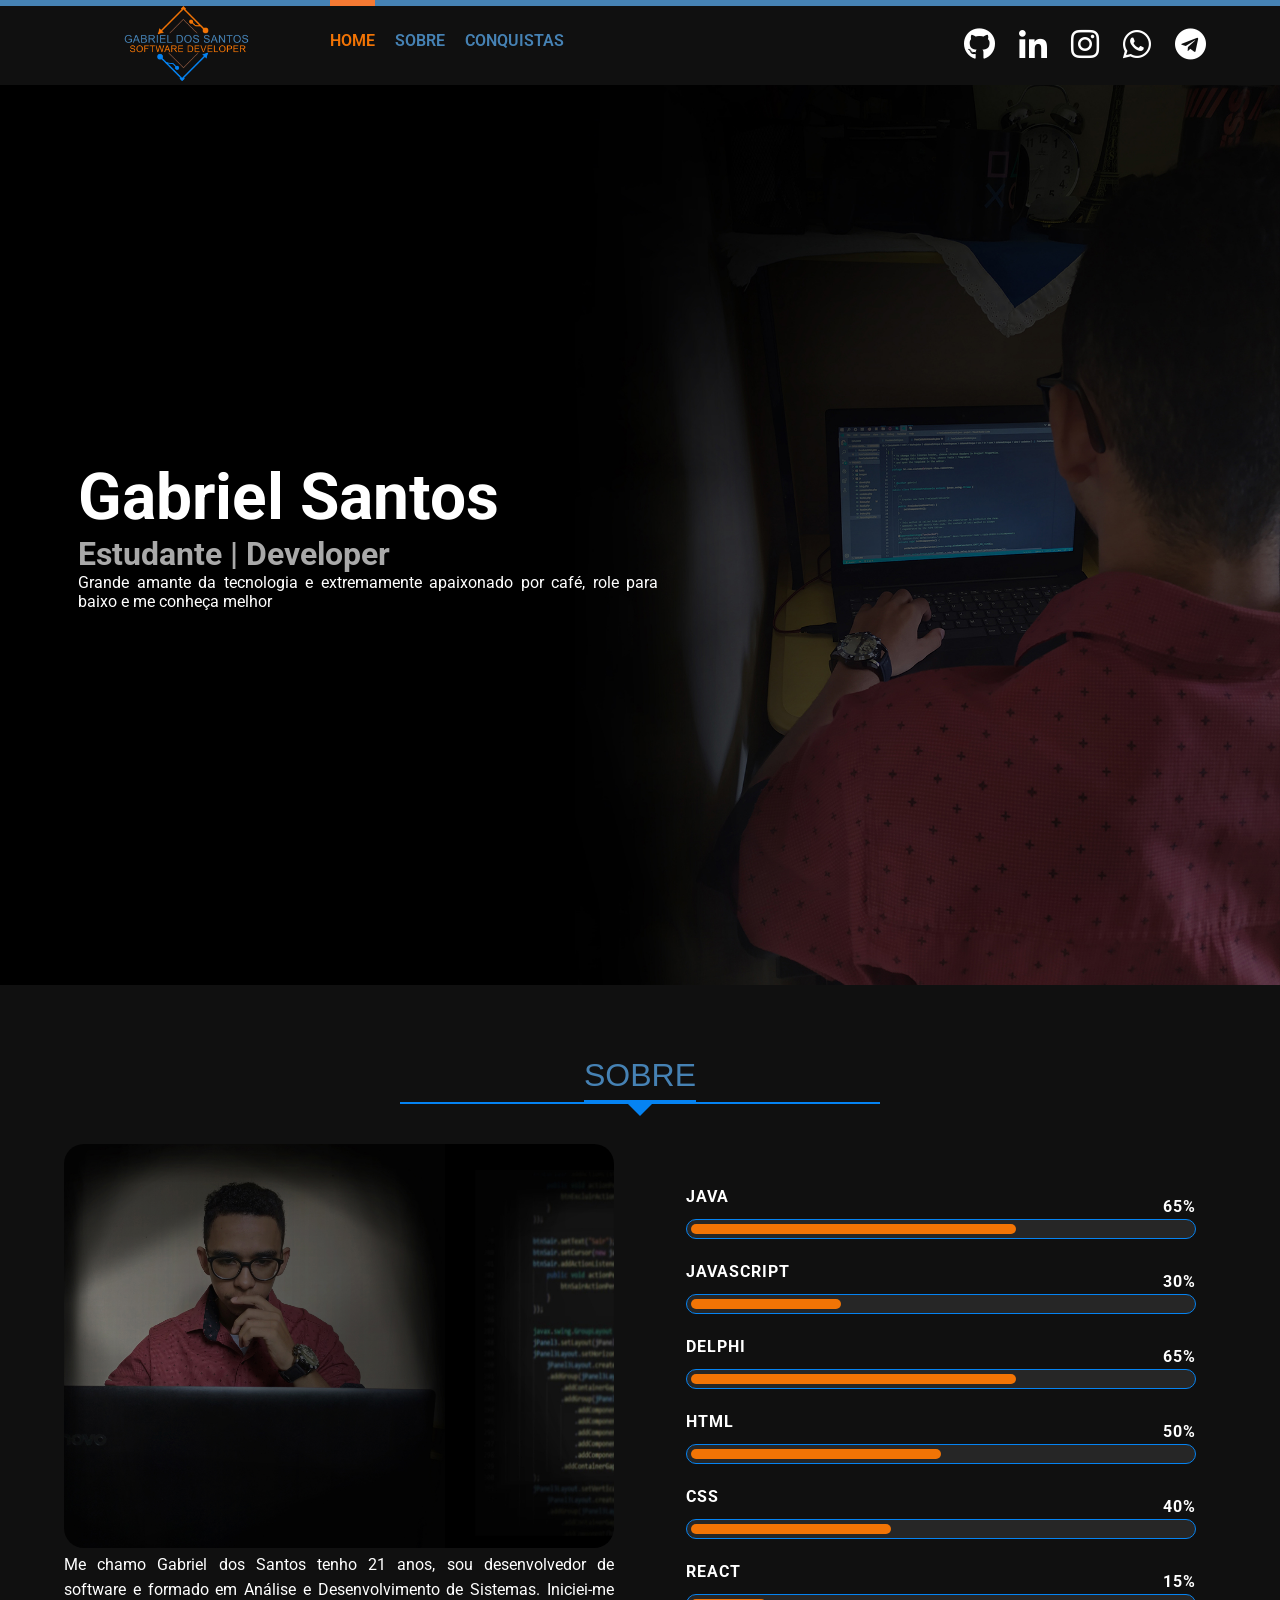
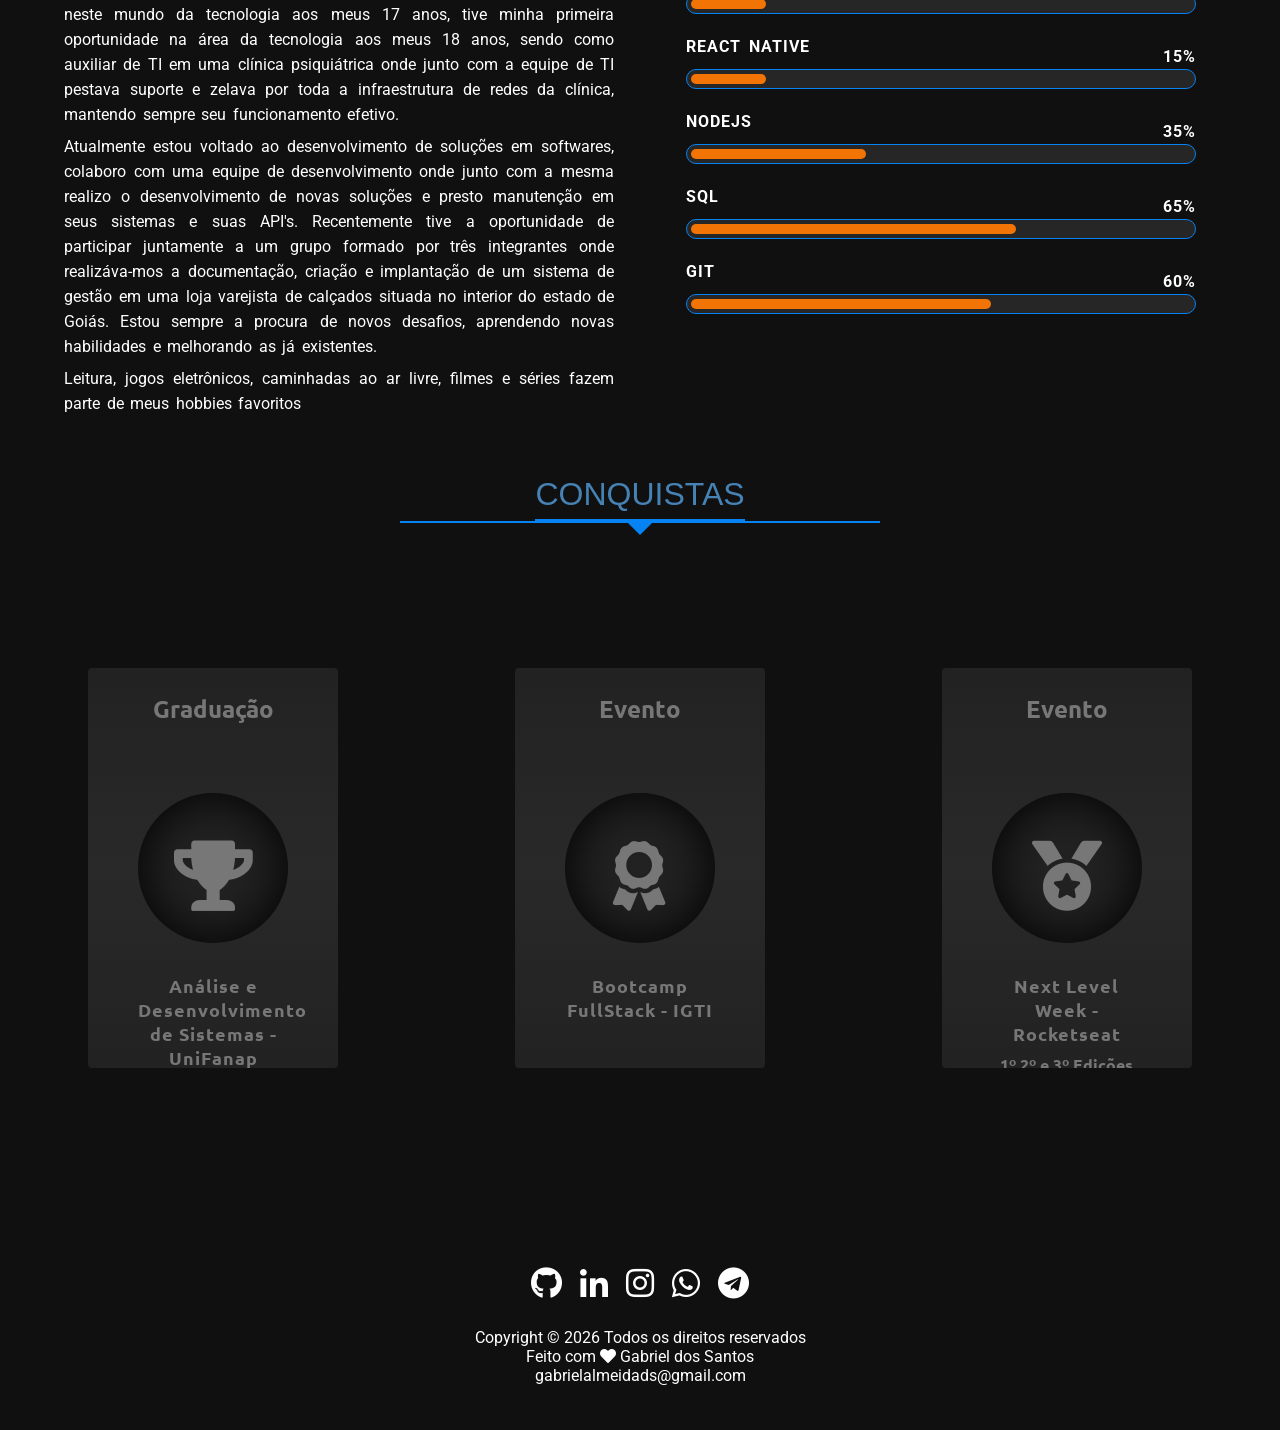
==== commit 1be1f746: "Adicionando texto para edições do evento Next Level Week da Rocketseat" ====
--- a/index.html
+++ b/index.html
@@ -249,7 +249,7 @@
           <div class="circle-conquest">
             <h2 class="title-card-conquest">Evento</h2>
             <div class="icon-conquest"><i class="fas fa-medal"></i></div>            
-            <div class="text-conquest"><h2 class="title-conquest">Evento Next Level Week - Rocketseat</h2></div>
+            <div class="text-conquest"><h2 class="title-conquest">Next Level Week - Rocketseat</h2><h4>1º 2º e 3º Edições</h4></div>
           </div>
         </div>
 
--- a/css/conquest.css
+++ b/css/conquest.css
@@ -98,3 +98,7 @@
     z-index: 1;
 }
 
+.text-conquest h4 {
+    padding-top: 0.5rem;
+    color: #777;
+}
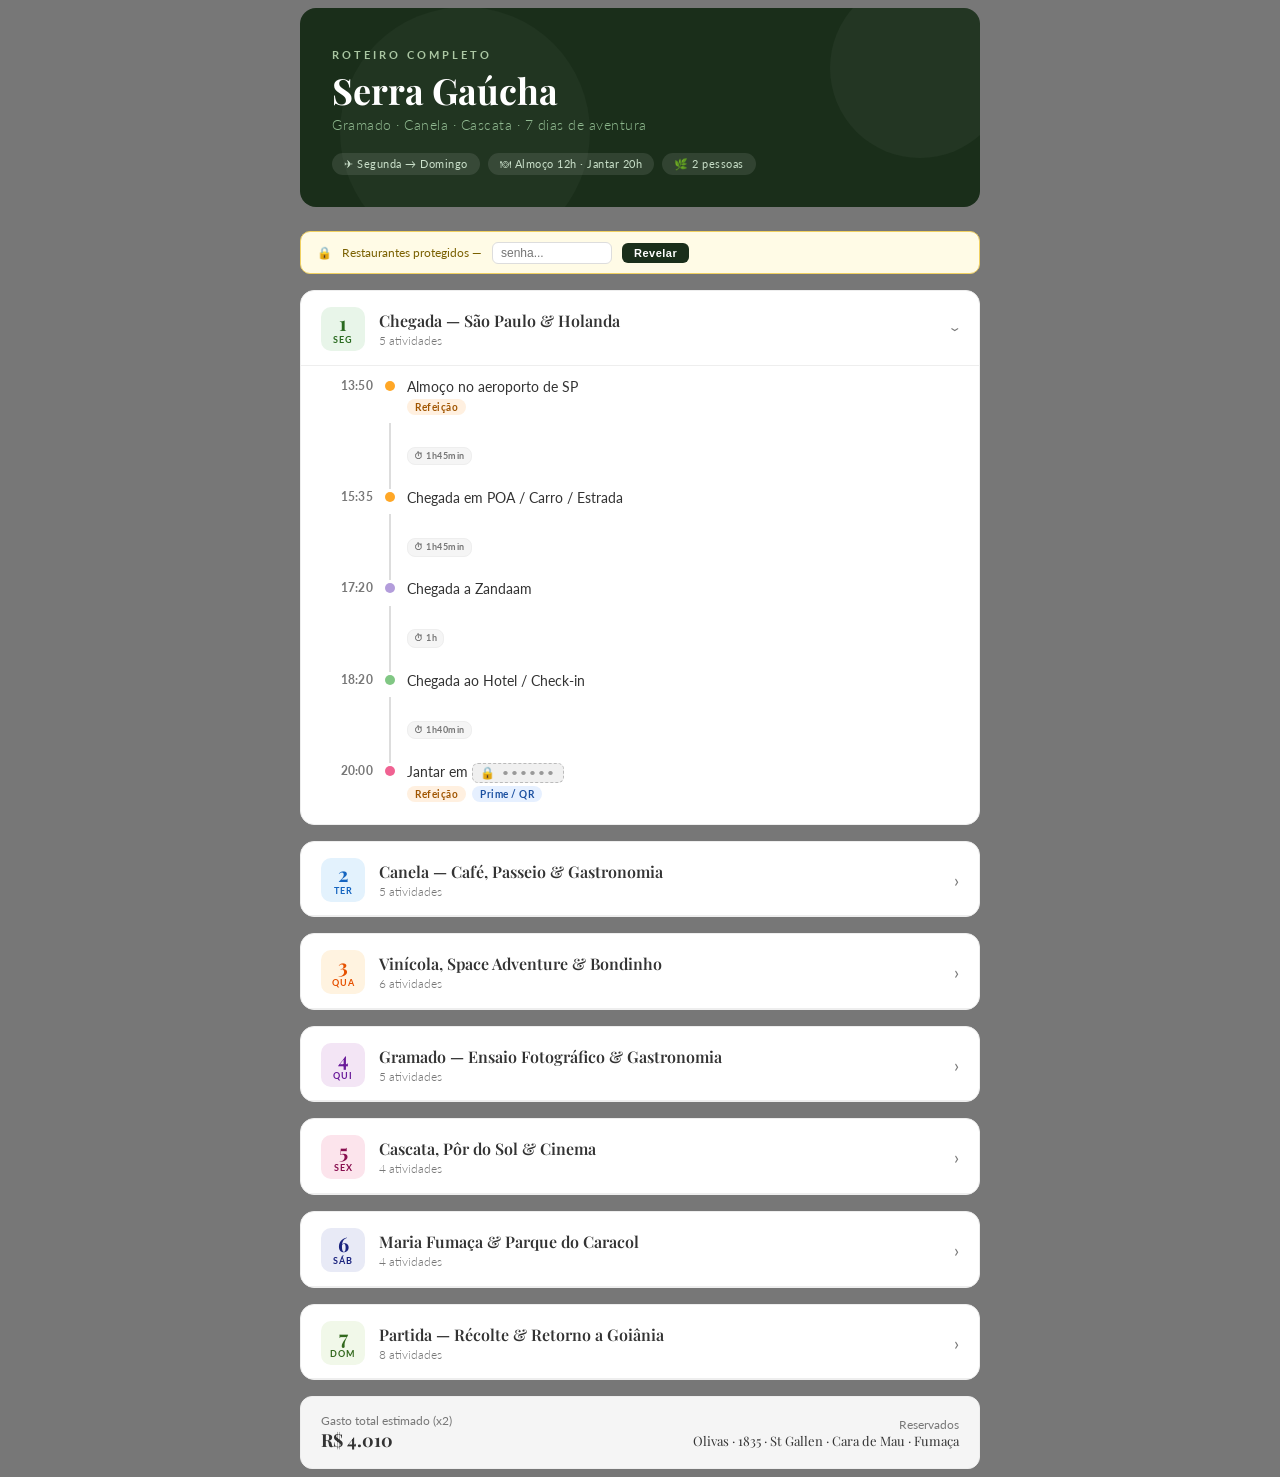
==== commit 24a4ee6a: "rename file" ====
--- a/index.html
+++ b/index.html
@@ -1,296 +1,516 @@
-<!DOCTYPE html>
-<html lang="pt-br">
 <head>
-    <meta charset="UTF-8">
-    <meta name="viewport" content="width=device-width, initial-scale=1.0">
-    <meta name="description" content="Portifólio onine Gabriel dos Santos software developer">
-    <title>Gabriel dos Santos</title>  
-    <!--FONTS-->
-    <link href="https://fonts.googleapis.com/css2?family=Roboto:wght@300;700&family=Ubuntu:wght@700&display=swap" rel="stylesheet">
-    <!-- ICONS -->
-    <link rel="stylesheet" type="text/css" href="css/fontawesome.all.min.css">
-    <!-- STYLES -->
-    <link rel="stylesheet" href="css/main.css">
-    <link rel="stylesheet" href="css/header.css">
-    <link rel="stylesheet" href="css/about.css">
-    <link rel="stylesheet" href="css/conquest.css">
-    <link rel="stylesheet" href="css/footer.css">
-    <link rel="stylesheet" href="css/responsive.css">
+<style>
+  @import url('https://fonts.googleapis.com/css2?family=Playfair+Display:wght@400;600;700&family=Lato:wght@300;400;700&display=swap');
+  
+  :root {
+    --color-background-primary: #ffffff;
+    --color-background-secondary: #f5f5f5;
+    --color-text-primary: #333333;
+    --color-text-secondary: #777777;
+    --color-border-secondary: #dddddd;
+    --color-border-tertiary: #eeeeee;
+  }
+
+  body { background: #777777; }
+
+  .rt-wrap { font-family: 'Lato', sans-serif; color: var(--color-text-primary); max-width: 680px; margin: 0 auto; }
+
+  .rt-header {
+    background: #1a2e1a; border-radius: 16px; padding: 2.5rem 2rem 2rem;
+    margin-bottom: 1.5rem; position: relative; overflow: hidden;
+  }
+  .rt-header::before { content:''; position:absolute; top:-30px; right:-30px; width:180px; height:180px; border-radius:50%; background:rgba(255,255,255,0.04); }
+  .rt-header::after { content:''; position:absolute; bottom:-50px; left:40px; width:250px; height:250px; border-radius:50%; background:rgba(255,255,255,0.03); }
+  .rt-header-label { font-size:11px; font-weight:700; letter-spacing:3px; color:#a8c5a0; text-transform:uppercase; margin-bottom:0.5rem; }
+  .rt-header-title { font-family:'Playfair Display',serif; font-size:36px; font-weight:700; color:#fff; margin:0 0 0.25rem; line-height:1.2; }
+  .rt-header-sub { font-size:14px; color:#8db88d; font-weight:300; letter-spacing:0.5px; }
+  .rt-header-tags { display:flex; gap:8px; margin-top:1.25rem; flex-wrap:wrap; }
+  .rt-tag { background:rgba(255,255,255,0.1); color:#c8dfc8; font-size:11px; padding:4px 12px; border-radius:20px; font-weight:400; letter-spacing:0.5px; }
+
+  .rt-day-card { background:var(--color-background-primary); border:0.5px solid var(--color-border-tertiary); border-radius:14px; margin-bottom:1rem; overflow:hidden; }
+  .rt-day-header { display:flex; align-items:center; gap:14px; padding:1rem 1.25rem 0.85rem; border-bottom:0.5px solid var(--color-border-tertiary); cursor:pointer; user-select:none; }
+  .rt-day-badge { width:44px; height:44px; border-radius:10px; display:flex; flex-direction:column; align-items:center; justify-content:center; flex-shrink:0; }
+  .rt-day-badge .day-num { font-family:'Playfair Display',serif; font-size:20px; font-weight:700; line-height:1; }
+  .rt-day-badge .day-abbr { font-size:9px; font-weight:700; letter-spacing:1px; text-transform:uppercase; margin-top:1px; }
+  .rt-day-info { flex:1; }
+  .rt-day-name { font-family:'Playfair Display',serif; font-size:16px; font-weight:600; margin:0 0 2px; }
+  .rt-day-count { font-size:12px; color:var(--color-text-secondary); font-weight:300; }
+  .rt-chevron { font-size:18px; color:var(--color-text-secondary); transition:transform 0.2s; display:inline-block; }
+  .rt-chevron.open { transform:rotate(90deg); }
+
+  .rt-events { padding:0.75rem 1.25rem 0.85rem; display:none; }
+  .rt-events.open { display:block; }
+
+  /* Each event row */
+  .rt-event { display:flex; gap:12px; align-items:flex-start; }
+
+  /* Connector between events */
+  .rt-connector {
+    display:flex; gap:12px; align-items:center;
+    padding: 0 0;
+  }
+
+  .rt-time-col { min-width:52px; text-align:right; flex-shrink:0; }
+  .rt-time { font-size:12px; font-weight:700; color:var(--color-text-secondary); letter-spacing:0.3px; }
+
+  .rt-connector-time-col { min-width:52px; flex-shrink:0; }
+
+  /* Dot + line column */
+  .rt-dot-col { display:flex; flex-direction:column; align-items:center; flex-shrink:0; padding-top:3px; }
+  .rt-dot { width:10px; height:10px; border-radius:50%; flex-shrink:0; }
+
+  /* Connector vertical section */
+  .rt-connector-dot-col {
+    display:flex; flex-direction:column; align-items:center; flex-shrink:0;
+    width:10px;
+  }
+  .rt-connector-line {
+    width:1.5px; height:22px; background: var(--color-border-secondary);
+  }
+  .rt-connector-badge {
+    font-size:9px; font-weight:700; letter-spacing:0.5px;
+    color: var(--color-text-secondary);
+    background: var(--color-background-secondary);
+    border: 0.5px solid var(--color-border-tertiary);
+    border-radius: 8px;
+    padding: 2px 6px;
+    white-space: nowrap;
+    line-height:1.4;
+  }
+  .rt-connector-line-bottom {
+    width:1.5px; height:22px; background: var(--color-border-secondary);
+  }
+  .rt-connector-mid {
+    display:flex; align-items:center; gap:8px; flex:1; padding: 2px 0;
+  }
+
+  .rt-event-info { flex:1; padding-bottom: 4px; }
+  .rt-event-name { font-size:13.5px; font-weight:400; margin:0 0 3px; color:var(--color-text-primary); line-height:1.35; }
+  .rt-event-meta { display:flex; gap:6px; align-items:center; flex-wrap:wrap; margin-bottom:4px; }
+
+  .rt-pill { font-size:10px; font-weight:700; padding:2px 8px; border-radius:20px; letter-spacing:0.5px; }
+  .pill-meal { background:#fff0e0; color:#a05500; }
+  .pill-prime-qr { background:#e6f0ff; color:#1a4fa0; }
+  .pill-reserved { background:#f0f9ef; color:#2a6a20; }
+  .pill-free { background:#f5f0ff; color:#5a2da0; }
+
+  .rt-subitems { margin-top:6px; padding-left:4px; }
+  .rt-subitem-toggle { font-size:11px; color:var(--color-text-secondary); cursor:pointer; display:flex; align-items:center; gap:4px; margin-bottom:4px; user-select:none; }
+  .rt-subitem-toggle:hover { color:var(--color-text-primary); }
+  .rt-subitem-toggle .sub-chevron { font-size:10px; display:inline-block; transition:transform 0.15s; }
+  .rt-subitem-toggle .sub-chevron.open { transform:rotate(90deg); }
+  .rt-subitem-list { display:none; padding:4px 0 2px 12px; border-left:2px solid var(--color-border-tertiary); }
+  .rt-subitem-list.open { display:block; }
+  .rt-subitem { font-size:12px; color:var(--color-text-secondary); padding:3px 0; display:flex; align-items:center; gap:6px; }
+  .rt-subitem::before { content:''; width:5px; height:5px; border-radius:50%; background:var(--color-border-secondary); flex-shrink:0; }
+
+  .rt-footer { background:var(--color-background-secondary); border-radius:12px; padding:1rem 1.25rem; display:flex; justify-content:space-between; align-items:center; border:0.5px solid var(--color-border-tertiary); }
+  .rt-footer-label { font-size:12px; color:var(--color-text-secondary); }
+  .rt-footer-val { font-size:18px; font-weight:700; font-family:'Playfair Display',serif; }
+
+  .day1 .rt-day-badge { background:#e8f5e9; } .day1 .day-num,.day1 .day-abbr { color:#2a6a20; }
+  .day2 .rt-day-badge { background:#e3f2fd; } .day2 .day-num,.day2 .day-abbr { color:#1565c0; }
+  .day3 .rt-day-badge { background:#fff3e0; } .day3 .day-num,.day3 .day-abbr { color:#e65100; }
+  .day4 .rt-day-badge { background:#f3e5f5; } .day4 .day-num,.day4 .day-abbr { color:#6a1b9a; }
+  .day5 .rt-day-badge { background:#fce4ec; } .day5 .day-num,.day5 .day-abbr { color:#880e4f; }
+  .day6 .rt-day-badge { background:#e8eaf6; } .day6 .day-num,.day6 .day-abbr { color:#1a237e; }
+  .day7 .rt-day-badge { background:#f1f8e9; } .day7 .day-num,.day7 .day-abbr { color:#33691e; }
+
+  .dot-morning { background:#64b5f6; } .dot-lunch { background:#ffa726; }
+  .dot-afternoon { background:#81c784; } .dot-dinner { background:#f06292; }
+  .dot-activity { background:#b39ddb; }
+
+  .rt-restaurant {
+    display: inline;
+    position: relative;
+  }
+  .rt-restaurant.locked .rt-rest-name {
+    display: none;
+  }
+  .rt-restaurant.locked .rt-rest-hidden {
+    display: inline-flex;
+    align-items: center;
+    gap: 4px;
+    background: #f0f0f0;
+    border: 1px dashed #bbb;
+    border-radius: 6px;
+    padding: 1px 7px;
+    font-size: 12px;
+    color: #999;
+    cursor: pointer;
+    user-select: none;
+    letter-spacing: 2px;
+    transition: background 0.15s;
+  }
+  .rt-restaurant.locked .rt-rest-hidden:hover {
+    background: #e4e4e4;
+    color: #666;
+  }
+  .rt-restaurant.unlocked .rt-rest-name {
+    display: inline;
+    color: #1a6a3a;
+    font-weight: 600;
+  }
+  .rt-restaurant.unlocked .rt-rest-hidden {
+    display: none;
+  }
+
+  .rt-lock-bar {
+    display: flex;
+    align-items: center;
+    gap: 10px;
+    background: #fffbe6;
+    border: 0.5px solid #f0d060;
+    border-radius: 10px;
+    padding: 0.6rem 1rem;
+    margin-bottom: 1rem;
+    font-size: 12px;
+    color: #7a6000;
+  }
+  .rt-lock-bar.open-state {
+    background: #f0faf0;
+    border-color: #6abf6a;
+    color: #2a6a20;
+  }
+  .rt-lock-bar input {
+    border: 0.5px solid #ddd;
+    border-radius: 6px;
+    padding: 3px 8px;
+    font-size: 12px;
+    outline: none;
+    width: 120px;
+    background: #fff;
+    color: #333;
+  }
+  .rt-lock-bar button {
+    background: #1a2e1a;
+    color: #fff;
+    border: none;
+    border-radius: 6px;
+    padding: 4px 12px;
+    font-size: 11px;
+    cursor: pointer;
+    font-weight: 700;
+    letter-spacing: 0.5px;
+  }
+  .rt-lock-bar button:hover { background: #2a4a2a; }
+  .rt-lock-err { color: #c0392b; font-size: 11px; margin-left: 4px; }
+
+  @media (prefers-color-scheme: dark) {
+    .rt-restaurant.locked .rt-rest-hidden {
+      background: #2a2a2a;
+      border-color: #555;
+      color: #777;
+    }
+    .rt-restaurant.locked .rt-rest-hidden:hover {
+      background: #333;
+      color: #aaa;
+    }
+    .rt-restaurant.unlocked .rt-rest-name { color: #7ed97a; }
+    .rt-lock-bar { background: #2a2500; border-color: #6a5500; color: #d4a800; }
+    .rt-lock-bar.open-state { background: #0a2a08; border-color: #3a8a3a; color: #7ed97a; }
+    .rt-lock-bar input { background: #1a1a1a; border-color: #444; color: #eee; }
+    .rt-lock-bar button { background: #2a4a2a; }
+  }
+
+  @media (prefers-color-scheme: dark) {
+    .pill-meal { background:#3d2000; color:#ffc870; }
+    .pill-prime-qr { background:#001a4d; color:#7fb3ff; }
+    .pill-reserved { background:#0a2a08; color:#7ed97a; }
+    .pill-free { background:#1a0a3d; color:#c4a0ff; }
+    .rt-header { background:#0f1a0f; }
+    .day1 .rt-day-badge { background:#0a2a08; } .day1 .day-num,.day1 .day-abbr { color:#7ed97a; }
+    .day2 .rt-day-badge { background:#001a3d; } .day2 .day-num,.day2 .day-abbr { color:#7fb3ff; }
+    .day3 .rt-day-badge { background:#3d1a00; } .day3 .day-num,.day3 .day-abbr { color:#ffb74d; }
+    .day4 .rt-day-badge { background:#2a0a3d; } .day4 .day-num,.day4 .day-abbr { color:#ce93d8; }
+    .day5 .rt-day-badge { background:#3d0015; } .day5 .day-num,.day5 .day-abbr { color:#f48fb1; }
+    .day6 .rt-day-badge { background:#0a0f3d; } .day6 .day-num,.day6 .day-abbr { color:#9fa8da; }
+    .day7 .rt-day-badge { background:#152800; } .day7 .day-num,.day7 .day-abbr { color:#aed581; }
+  }
+</style>
 </head>
 <body>
-
-<!--start HEADER-->
-    <header class="row header">
-        <h1 class="font-zero">Portifólio Gabriel dos Santos software developer</h1>
-        <div class="content">
-            <!--logo header-->
-            <div class="header-logo">
-                <a href="#" title="Gabriel dos Santos">
-                    <img src="imagens/logo.svg" alt="Logomarca">
-                </a>
-            </div>
-            <!--menu toggle for mobile-->
-            <a href="#" id="nav-toggle">
-                <span></span>
-                <span></span>
-                <span></span>
-            </a>
-            <!--menu-->
-            <div class="header-collapse">
-              <nav class="header-nav">
-                  <h1 class="font-zero">Navegação do site</h1>
-                  <ul>
-                      <li><a href="#home" title="Home" class="active">Home</a></li>
-                      <li><a href="#about" title="Sobre">Sobre</a></li>
-                      <li><a href="#conquest" title="Conquistas">Conquistas</a></li>
-                      <!-- <li><a href="#technology" title="Tecnologias">Tecnologias</a></li>  -->
-                      <!--<li><a href="#projetcs" title="Projetos">Projetos</a></li>-->
-                      <!--<li><a href="#contact" title="Contato">Contato</a></li>-->
-                  </ul>
-              </nav>
-              <!--contacts social links and icons-->
-              <div class="header-redes">
-                  <a href="https://www.github.com/Santos-Gabriel" target="_blank"><i class="fab fa-github"></i></a>
-                  <a href="https://www.linkedin.com/in/gabriel-almeida-dos-santos" target="_blank"><i class="fab fa-linkedin-in"></i></a>
-                  <a href="https://www.instagram.com/gabrieldsoficial/" target="_blank"><i class="fab fa-instagram"></i></a>
-                  <a href="https://api.whatsapp.com/send?1=pt_br&phone=5562982989460"><i class="fab fa-whatsapp"></i></a>
-                  <a href="https://t.me/santos_gabriel" target="_blank"><i class="fab fa-telegram"></i></a>
-              </div>
-            </div>
-
-        </div>
-      </header>
-          <!--image top-->
-          <div id="img-topo">
-            <div id="img">
-              <div class="caption">
-                <p><strong id="name-topo">Gabriel Santos</strong></p>
-                <p><strong id="title-topo">Estudante | Developer</strong></p>
-                <p>Grande amante da tecnologia e extremamente apaixonado por café, role para baixo e me conheça melhor</p>
-              </div>
-            </div>
-          </div>
-<!--end HEADER-->
-
-
-<!--start ABOUT-->
-  <section class="section" id="about">
-    <header class="section-header">
-      <div class="content">
-        <h1><span>Sobre</span></h1>
-      </div>
-    </header>
-  </section>
-
-  <div class="row">
-    <div class="content about">
-      <!--text about-->
-      <div class="img-about">
-        <img src="imagens/front-gabriel.svg" alt="Gabriel">
-        <p>Me chamo Gabriel dos Santos tenho 21 anos, sou desenvolvedor de software e formado em Análise e Desenvolvimento de Sistemas. 
-          Iniciei-me neste mundo da tecnologia aos meus 17 anos, tive minha primeira oportunidade na área da tecnologia aos meus 18 anos, sendo como auxiliar de TI em uma clínica psiquiátrica onde junto com a equipe de TI pestava suporte e zelava 
-          por toda a infraestrutura de redes da clínica, mantendo sempre seu funcionamento efetivo.
-        </p>
-        <br>
-        <p>Atualmente estou voltado ao desenvolvimento de soluções em softwares, colaboro com uma equipe de desenvolvimento onde junto com a mesma realizo o desenvolvimento de novas soluções e presto manutenção em seus sistemas e suas API's. 
-          Recentemente tive a oportunidade de participar juntamente a um grupo formado por três integrantes onde realizáva-mos a documentação, criação e implantação de um sistema de gestão em uma loja varejista de calçados situada no interior do estado de Goiás. Estou sempre a procura de novos desafios, aprendendo novas habilidades e melhorando as já existentes.
-        </p>
-        <br>
-        <p>Leitura, jogos eletrônicos, caminhadas ao ar livre, filmes e séries fazem parte de meus hobbies favoritos</p>
-      </div>
-     
-      <!--skills-->
-      <div class="skills">
-        <div class="center">
-          <h1 class="font-zero">Software Skills</h1>
-
-          <div class="skill-box">
-            <p>java</p>
-            <p>65%</p>
-            <div class="skill">
-              <div class="skill-level" style="width: 65%;"></div>
-            </div>
-          </div>
-          <div class="skill-box">
-            <p>javascript</p>
-            <p>30%</p>
-            <div class="skill">
-              <div class="skill-level" style="width: 30%;"></div>
-            </div>
-          </div>
-          <div class="skill-box">
-            <p>delphi</p>
-            <p>65%</p>
-            <div class="skill">
-              <div class="skill-level" style="width: 65%;"></div>
-            </div>
-          </div>          
-          <div class="skill-box">
-            <p>html</p>
-            <p>50%</p>
-            <div class="skill">
-              <div class="skill-level" style="width: 50%;"></div>
-            </div>
-          </div>
-          <div class="skill-box">
-            <p>css</p>
-            <p>40%</p>
-            <div class="skill">
-              <div class="skill-level" style="width: 40%;"></div>
-            </div>
-          </div>
-          <div class="skill-box">
-            <p>React</p>
-            <p>15%</p>
-            <div class="skill">
-              <div class="skill-level" style="width: 15%;"></div>
-            </div>
-          </div>
-          <div class="skill-box">
-            <p>React Native</p>
-            <p>15%</p>
-            <div class="skill">
-              <div class="skill-level" style="width: 15%;"></div>
-            </div>
-          </div>
-          <div class="skill-box">
-            <p>nodejs</p>
-            <p>35%</p>
-            <div class="skill">
-              <div class="skill-level" style="width: 35%;"></div>
-            </div>
-          </div>          
-          <div class="skill-box">
-            <p>sql</p>
-            <p>65%</p>
-            <div class="skill">
-              <div class="skill-level" style="width: 65%;"></div>
-            </div>
-          </div>
-          <div class="skill-box">
-            <p>git</p>
-            <p>60%</p>
-            <div class="skill">
-              <div class="skill-level" style="width: 60%;"></div>
-            </div>
-          </div>
-
-        </div>
-      </div>
+<div class="rt-wrap">
+  <div class="rt-header">
+    <div class="rt-header-label">Roteiro completo</div>
+    <div class="rt-header-title">Serra Gaúcha</div>
+    <div class="rt-header-sub">Gramado · Canela · Cascata · 7 dias de aventura</div>
+    <div class="rt-header-tags">
+      <span class="rt-tag">✈ Segunda → Domingo</span>
+      <span class="rt-tag">🍽 Almoço 12h · Jantar 20h</span>
+      <span class="rt-tag">🌿 2 pessoas</span>
     </div>
   </div>
-  <!--start CIRCLE-->  
-  <!-- <section class="section row circle" id="technology">
-    <div class="content">
-      <div class="container"> -->
-        <!--circle card frontend-->
-        <!-- <div class="card">
-          <div class="percent">
-            <svg>
-              <circle cx="70" cy="70" r="70"></circle>
-              <circle cx="70" cy="70" r="70"></circle>
-            </svg>
-            <div class="number">
-              <p>35<span>%</span></p>
-            </div>
-            <h2 class="text">frontend</h2>
-          </div>
-        </div> -->
-        <!--circle card backend-->
-        <!-- <div class="card">
-          <div class="percent">
-            <svg>
-              <circle cx="70" cy="70" r="70"></circle>
-              <circle cx="70" cy="70" r="70"></circle>
-            </svg>
-            <div class="number">
-              <p>53<span>%</span></p>
-            </div>
-            <h2 class="text">backend</h2>
-          </div>
+
+  <div class="rt-lock-bar" id="lock-bar">
+    <span id="lock-icon">🔒</span>
+    <span id="lock-msg">Restaurantes protegidos —</span>
+    <input type="password" id="lock-input" placeholder="senha..." onkeydown="if(event.key==='Enter')tryUnlock()" />
+    <button onclick="tryUnlock()">Revelar</button>
+    <span class="rt-lock-err" id="lock-err"></span>
+  </div>
+
+  <div id="days-container"></div>
+
+  <div class="rt-footer">
+    <div>
+      <div class="rt-footer-label">Gasto total estimado (x2)</div>
+      <div class="rt-footer-val">R$ 4.010</div>
+    </div>
+    <div style="text-align:right">
+      <div class="rt-footer-label">Reservados</div>
+      <div class="rt-footer-val" style="font-size:13px;font-weight:400;">Olivas · 1835 · St Gallen · Cara de Mau · Fumaça</div>
+    </div>
+  </div>
+</div>
+</body>
+<script>
+const SENHA = "serragaucha";
+let unlocked = false;
+
+function tryUnlock() {
+  const val = document.getElementById('lock-input').value;
+  const err = document.getElementById('lock-err');
+  if (val === SENHA) {
+    unlocked = true;
+    document.querySelectorAll('.rt-restaurant').forEach(el => {
+      el.classList.remove('locked');
+      el.classList.add('unlocked');
+    });
+    const bar = document.getElementById('lock-bar');
+    bar.classList.add('open-state');
+    document.getElementById('lock-icon').textContent = '🔓';
+    document.getElementById('lock-msg').textContent = 'Restaurantes revelados!';
+    document.getElementById('lock-input').style.display = 'none';
+    document.querySelector('#lock-bar button').style.display = 'none';
+    err.textContent = '';
+  } else {
+    err.textContent = 'senha incorreta';
+    document.getElementById('lock-input').value = '';
+  }
+}
+
+function wrapRestaurant(name) {
+  return `<span class="rt-restaurant locked" onclick="hintUnlock(this)">` +
+    `<span class="rt-rest-name">${name}</span>` +
+    `<span class="rt-rest-hidden" title="clique para desbloquear">🔒 ••••••</span>` +
+    `</span>`;
+}
+
+function hintUnlock(el) {
+  if (!unlocked) {
+    document.getElementById('lock-input').focus();
+  }
+}
+
+const RESTAURANTES = [
+  "Carne e Osso", "Irlandês", "IL Piacere", "O Maquinista",
+  "St Gallen", "Quintanilha", "Cara de Mau", "1835 Carne e Brasa",
+  "Chama de Fogo", "Récolte", "Olivas"
+];
+
+function protectEventName(name) {
+  let result = name;
+  RESTAURANTES.forEach(r => {
+    if (result.includes(r)) {
+      result = result.replace(r, wrapRestaurant(r));
+    }
+  });
+  return result;
+}
+
+const pillLabels = { meal:"Refeição", primeQr:"Prime / QR", reserved:"Reservado", free:"Sem reserva" };
+const pillClasses = { meal:"pill-meal", primeQr:"pill-prime-qr", reserved:"pill-reserved", free:"pill-free" };
+
+const days = [
+  {
+    n:1, abbr:"SEG", cls:"day1", name:"Chegada — São Paulo & Holanda",
+    events:[
+      { time:"13:50", name:"Almoço no aeroporto de SP", pills:["meal"], dot:"dot-lunch", subs:[] },
+      { time:"15:35", name:"Chegada em POA / Carro / Estrada", pills:[], dot:"dot-lunch", subs:[] },
+      { time:"17:20", name:"Chegada a Zandaam", pills:[], dot:"dot-activity", subs:[] },
+      { time:"18:20", name:"Chegada ao Hotel / Check-in", pills:[], dot:"dot-afternoon", subs:[] },
+      { time:"20:00", name:"Jantar em Carne e Osso", pills:["meal", "primeQr"], dot:"dot-dinner", subs:[] },
+    ]
+  },
+  {
+    n:2, abbr:"TER", cls:"day2", name:"Canela — Café, Passeio & Gastronomia",
+    events:[
+      { time:"09:00", name:"Café da manhã no Hotel", pills:["meal"], dot:"dot-morning", subs:[] },
+      { time:"10:00", name:"Conhecer Canela — centro histórico", pills:[], dot:"dot-activity",
+        subs:["Parque do Pinheiro Grosso","Catedral de Pedra","Largo da Fama","Praça João Corrêa","Rua Coberta"] },
+      { time:"12:00", name:"Almoço no Irlandês", pills:["meal","free"], dot:"dot-lunch", subs:[] },
+      { time:"14:30", name:"Olivas — experiência reservada", pills:["reserved","primeQr"], dot:"dot-afternoon", subs:[] },
+      { time:"21:00", name:"Jantar em IL Piacere", pills:["meal","free"], dot:"dot-dinner", subs:[] },
+    ]
+  },
+  {
+    n:3, abbr:"QUA", cls:"day3", name:"Vinícola, Space Adventure & Bondinho",
+    events:[
+      { time:"08:30", name:"Café da manhã no Hotel", pills:["meal"], dot:"dot-morning", subs:[] },
+      { time:"09:30", name:"Vinícola Jolimont — tour & degustação", pills:["primeQr"], dot:"dot-morning", subs:[] },
+      { time:"12:00", name:"Almoço em O Maquinista", pills:["meal","free"], dot:"dot-lunch", subs:[] },
+      { time:"14:30", name:"Space Adventure", pills:["primeQr"], dot:"dot-activity", subs:[] },
+      { time:"16:30", name:"Bondinho da Cascata", pills:[], dot:"dot-afternoon", subs:[] },
+      { time:"20:00", name:"Jantar em St Gallen", pills:["meal","reserved"], dot:"dot-dinner", subs:[] },
+    ]
+  },
+  {
+    n:4, abbr:"QUI", cls:"day4", name:"Gramado — Ensaio Fotográfico & Gastronomia",
+    events:[
+      { time:"08:30", name:"Café da manhã no Hotel", pills:["meal"], dot:"dot-morning", subs:[] },
+      { time:"09:30", name:"Ensaio fotográfico — Gramado", pills:["reserved"], dot:"dot-morning", subs:[] },
+      { time:"12:30", name:"Almoço em Quintanilha", pills:["meal","primeQr"], dot:"dot-lunch", subs:[] },
+      { time:"14:00", name:"Cristais de Gramado", pills:["primeQr"], dot:"dot-activity", subs:[] },
+      { time:"20:00", name:"Jantar em Cara de Mau", pills:["meal","reserved","primeQr"], dot:"dot-dinner", subs:[] },
+    ]
+  },
+  {
+    n:5, abbr:"SEX", cls:"day5", name:"Cascata, Pôr do Sol & Cinema",
+    events:[
+      { time:"09:30", name:"Café da manhã no Hotel", pills:["meal"], dot:"dot-morning", subs:[] },
+      { time:"12:00", name:"Almoço em 1835 Carne e Brasa", pills:["meal"], dot:"dot-lunch", subs:[] },
+      { time:"14:30", name:"Conhecer Gramado — centro & lojas", pills:[], dot:"dot-afternoon",
+        subs:["Rua Coberta de Gramado","Lago Negro","Mini Mundo","Hollywood Dream Cars","Rua Garibaldi"] },      
+      { time:"21:00", name:"Assistir Homem-Aranha", pills:[], dot:"dot-activity", subs:[] },
+    ]
+  },
+  {
+    n:6, abbr:"SÁB", cls:"day6", name:"Maria Fumaça & Parque do Caracol",
+    events:[
+      { time:"06:00", name:"Maria Fumaça — passeio reservado", pills:["reserved"], dot:"dot-activity", subs:[] },
+      { time:"12:30", name:"Almoço - passeio Maria Fumaça", pills:["meal"], dot:"dot-lunch", subs:[] },
+      { time:"19:30", name:"Chegada Hotel", pills:[], dot:"dot-afternoon", subs:[] },
+      { time:"21:00", name:"Jantar em Chama de Fogo", pills:["meal"], dot:"dot-dinner", subs:[] },
+    ]
+  },
+  {
+    n:7, abbr:"DOM", cls:"day7", name:"Partida — Récolte & Retorno a Goiânia",
+    events:[
+      { time:"09:00", name:"Manhã tranquila — preparar malas", pills:[], dot:"dot-morning", subs:[] },
+      { time:"09:30", name:"Café da manhã no Hotel", pills:["meal"], dot:"dot-morning", subs:[] },
+      { time:"12:00", name:"Almoço em Récolte", pills:["meal","primeQr"], dot:"dot-lunch", subs:[] },
+      { time:"14:30", name:"Lanche de despedida", pills:[], dot:"dot-afternoon", subs:[] },
+      { time:"15:00", name:"Transito ao aeroporto", pills:[], dot:"dot-activity", subs:[] },
+      { time:"18:00", name:"Chegada ao aeroporto POA (embarque 18:30)", pills:["meal"], dot:"dot-dinner", subs:[] },
+      { time:"22:00", name:"Jantar no aeroporto de SP — chegada", pills:["meal"], dot:"dot-dinner", subs:[] },
+      { time:"00:00", name:"Chegada a Goiânia", pills:[], dot:"dot-dinner", subs:[] },
+    ]
+  }
+];
+
+function parseTime(t) {
+  const [h, m] = t.split(':').map(Number);
+  return h * 60 + m;
+}
+
+function formatInterval(mins) {
+  if (mins < 60) return `${mins}min`;
+  const h = Math.floor(mins / 60);
+  const m = mins % 60;
+  return m === 0 ? `${h}h` : `${h}h${m}min`;
+}
+
+function buildSubitems(subs, evIdx, dayIdx) {
+  if (!subs || subs.length === 0) return '';
+  const uid = `sub-${dayIdx}-${evIdx}`;
+  const items = subs.map(s => `<div class="rt-subitem">${s}</div>`).join('');
+  return `
+    <div class="rt-subitems">
+      <div class="rt-subitem-toggle" onclick="toggleSub('${uid}', this)">
+        <span class="sub-chevron">›</span> ${subs.length} pontos para visitar
+      </div>
+      <div class="rt-subitem-list" id="${uid}">${items}</div>
+    </div>`;
+}
+
+const container = document.getElementById('days-container');
+
+days.forEach((day, di) => {
+  const card = document.createElement('div');
+  card.className = `rt-day-card ${day.cls}`;
+
+  const header = document.createElement('div');
+  header.className = 'rt-day-header';
+  header.innerHTML = `
+    <div class="rt-day-badge">
+      <span class="day-num">${day.n}</span>
+      <span class="day-abbr">${day.abbr}</span>
+    </div>
+    <div class="rt-day-info">
+      <div class="rt-day-name">${day.name}</div>
+      <div class="rt-day-count">${day.events.length} atividades</div>
+    </div>
+    <span class="rt-chevron">›</span>`;
+
+  const eventsDiv = document.createElement('div');
+  eventsDiv.className = 'rt-events';
+
+  day.events.forEach((ev, ei) => {
+    const isLast = ei === day.events.length - 1;
+    const pillsHtml = ev.pills.map(p => `<span class="rt-pill ${pillClasses[p]}">${pillLabels[p]}</span>`).join('');
+    const subsHtml = buildSubitems(ev.subs, ei, di);
+
+    // Event row
+    const evRow = document.createElement('div');
+    evRow.className = 'rt-event';
+    evRow.innerHTML = `
+      <div class="rt-time-col"><div class="rt-time">${ev.time}</div></div>
+      <div class="rt-dot-col">
+        <div class="rt-dot ${ev.dot}"></div>
+      </div>
+      <div class="rt-event-info">
+        <div class="rt-event-name">${protectEventName(ev.name)}</div>
+        ${pillsHtml ? `<div class="rt-event-meta">${pillsHtml}</div>` : ''}
+        ${subsHtml}
+      </div>`;
+    eventsDiv.appendChild(evRow);
+
+    // Connector between events
+    if (!isLast) {
+      const nextTime = parseTime(day.events[ei + 1].time);
+      const curTime = parseTime(ev.time);
+      const diff = nextTime - curTime;
+      const label = diff > 0 ? formatInterval(diff) : '—';
+
+      const conn = document.createElement('div');
+      conn.className = 'rt-connector';
+      conn.innerHTML = `
+        <div class="rt-connector-time-col"></div>
+        <div class="rt-connector-dot-col">
+          <div class="rt-connector-line"></div>
+          <div class="rt-connector-line"></div>
+          <div class="rt-connector-line"></div>
         </div>
-
-      </div>
-    </div>
-  </section>       -->
-  <!--end CIRCLE-->
-<!--end ABOUT-->
-
-
-<!--start CONQUEST-->
-  <section class="section" id="about">
-    <header class="section-header">
-      <div class="content">
-        <h1><span>Conquistas</span></h1>
-      </div>
-    </header>
-  </section>
-  <section class="section row circle" id="conquest">
-    <div class="content">
-      <div class="container">
-        <!--circle card conquest-->
-        <div class="card-conquest">
-          <div class="circle-conquest">
-            <h2 class="title-card-conquest">Graduação</h2>
-            <div class="icon-conquest"><i class="fas fa-trophy"></i></div>            
-            <div class="text-conquest"><h2 class="title-conquest">Análise e Desenvolvimento de Sistemas - UniFanap</h2></div>
-          </div>
-        </div>
-        <!--circle card conquest-->
-        <div class="card-conquest">
-          <div class="circle-conquest">
-            <h2 class="title-card-conquest">Evento</h2>
-            <div class="icon-conquest"><i class="fas fa-award"></i></div>            
-            <div class="text-conquest"><h2 class="title-conquest">Bootcamp FullStack - IGTI</h2></div>
-          </div>
-        </div>
-        <!--circle card conquest-->
-        <div class="card-conquest">
-          <div class="circle-conquest">
-            <h2 class="title-card-conquest">Evento</h2>
-            <div class="icon-conquest"><i class="fas fa-medal"></i></div>            
-            <div class="text-conquest"><h2 class="title-conquest">Next Level Week - Rocketseat</h2><h4>1º 2º e 3º Edições</h4></div>
-          </div>
-        </div>
-
-      </div>
-    </div>
-  </section>      
-<!--end CONQUEST-->
-
-
-<!--start FOOTER-->
-  <footer>
-    <section class="row">
-      <h1 class="font-zero">Agradecimentos</h1>
-      <div class="content">
-        <div class="footer">
-          <!--contacts social links and icons-->
-          <div class="footer-redes">
-            <a href="https://www.github.com/Santos-Gabriel" target="_blank"><i class="fab fa-github"></i></a>
-            <a href="https://www.linkedin.com/in/gabriel-almeida-dos-santos" target="_blank"><i class="fab fa-linkedin-in"></i></a>
-            <a href="https://www.instagram.com/gabrieldsoficial/" target="_blank"><i class="fab fa-instagram"></i></a>
-            <a href="https://api.whatsapp.com/send?1=pt_br&phone=5562982989460"><i class="fab fa-whatsapp"></i></a>
-            <a href="https://t.me/santos_gabriel" target="_blank"><i class="fab fa-telegram"></i></a>
-          </div>
-          <!--text footer-->
-          <div class="footer-textos">
-            <p>
-              Copyright © <script>document.write(new Date().getFullYear());</script> Todos os direitos reservados
-            </p>
-            <p>Feito com <i class="fas fa-heart"></i> Gabriel dos Santos</p>
-            <p>gabrielalmeidads@gmail.com</p>
-          </div>
-
-        </div>
-      </div>
-    </section>
-  </footer>
-<!--end FOOTER-->
-
-<!--SCRIPTS-->
-<script src='lib/jquery.min.js'></script>
-<script src="js/index.js"></script> 
-    
-</body>
-</html>+        <div class="rt-connector-mid">
+          <span class="rt-connector-badge">⏱ ${label}</span>
+        </div>`;
+      eventsDiv.appendChild(conn);
+    }
+  });
+
+  header.addEventListener('click', () => {
+    const chevron = header.querySelector('.rt-chevron');
+    const isOpen = eventsDiv.classList.contains('open');
+    eventsDiv.classList.toggle('open', !isOpen);
+    chevron.classList.toggle('open', !isOpen);
+  });
+
+  if (day.n === 1) {
+    eventsDiv.classList.add('open');
+    header.querySelector('.rt-chevron').classList.add('open');
+  }
+
+  card.appendChild(header);
+  card.appendChild(eventsDiv);
+  container.appendChild(card);
+});
+
+function toggleSub(uid, el) {
+  const list = document.getElementById(uid);
+  const chev = el.querySelector('.sub-chevron');
+  const isOpen = list.classList.contains('open');
+  list.classList.toggle('open', !isOpen);
+  chev.classList.toggle('open', !isOpen);
+}
+</script>
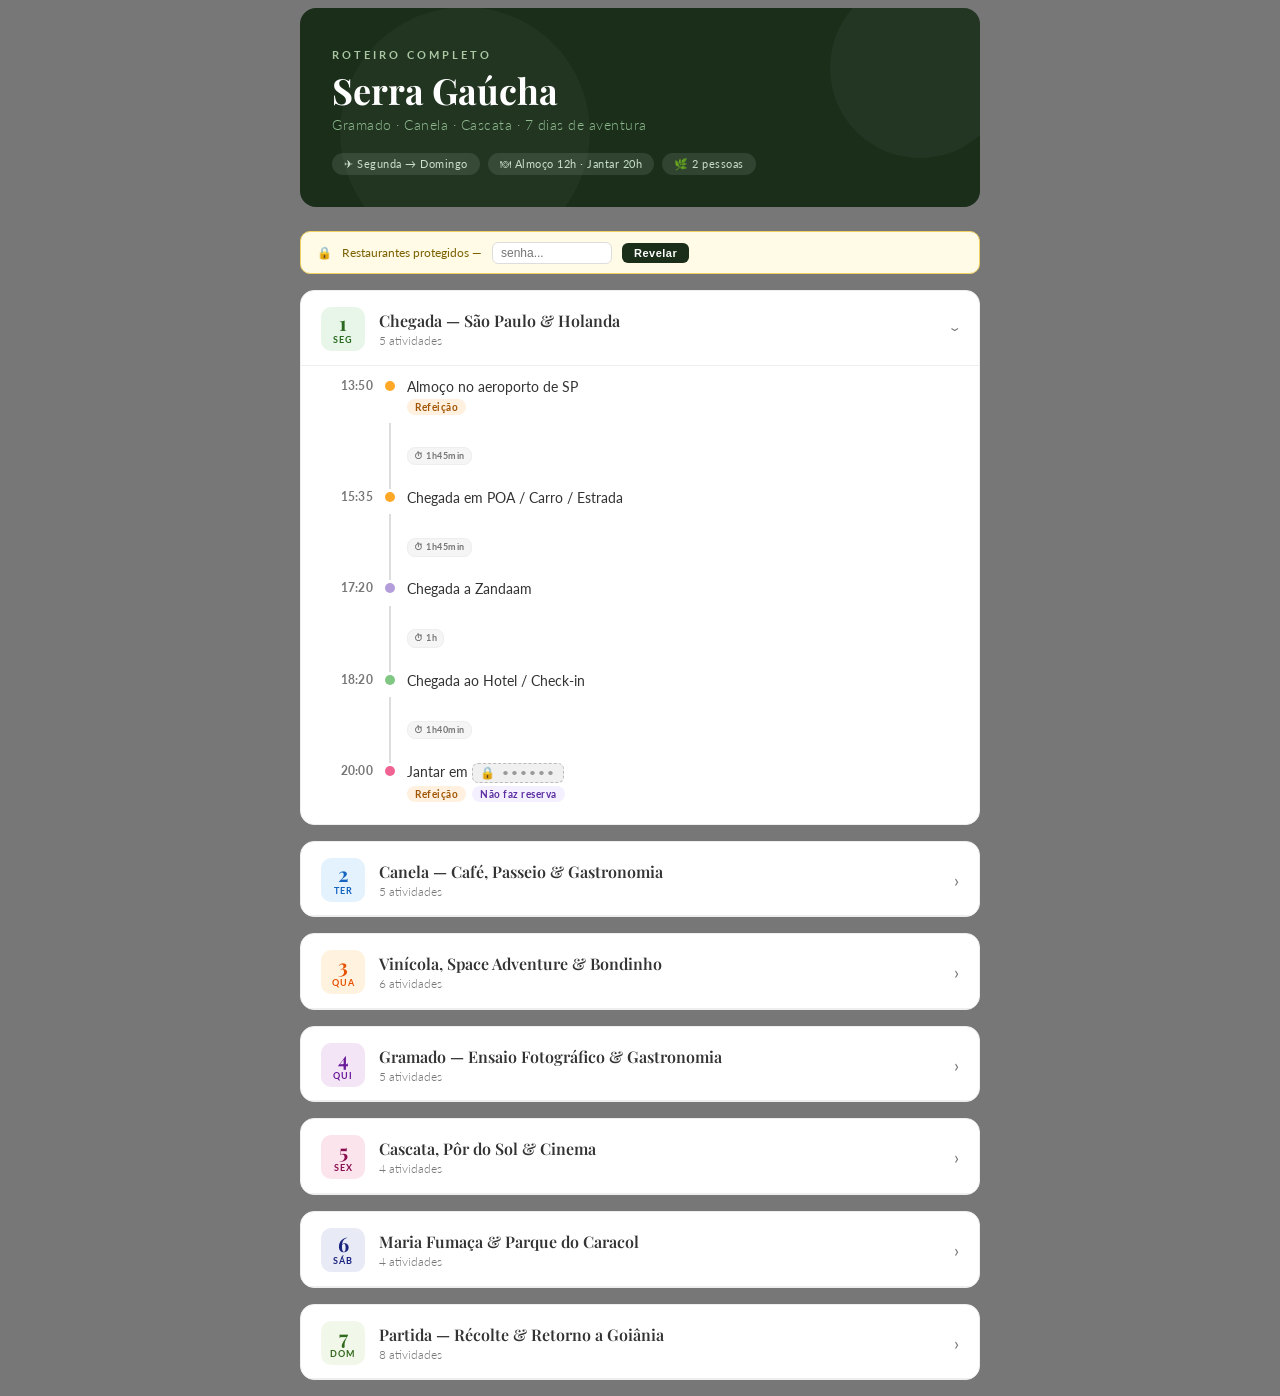
==== commit a52ee797: "." ====
--- a/index.html
+++ b/index.html
@@ -252,7 +252,7 @@
 
   <div id="days-container"></div>
 
-  <div class="rt-footer">
+  <!-- <div class="rt-footer">
     <div>
       <div class="rt-footer-label">Gasto total estimado (x2)</div>
       <div class="rt-footer-val">R$ 4.010</div>
@@ -261,11 +261,11 @@
       <div class="rt-footer-label">Reservados</div>
       <div class="rt-footer-val" style="font-size:13px;font-weight:400;">Olivas · 1835 · St Gallen · Cara de Mau · Fumaça</div>
     </div>
-  </div>
+  </div> -->
 </div>
 </body>
 <script>
-const SENHA = "serragaucha";
+const SENHA = "20260726@bocaaberta";
 let unlocked = false;
 
 function tryUnlock() {
@@ -306,7 +306,7 @@
 const RESTAURANTES = [
   "Carne e Osso", "Irlandês", "IL Piacere", "O Maquinista",
   "St Gallen", "Quintanilha", "Cara de Mau", "1835 Carne e Brasa",
-  "Chama de Fogo", "Récolte", "Olivas"
+  "Chama de Fogo", "Récolte"
 ];
 
 function protectEventName(name) {
@@ -319,8 +319,8 @@
   return result;
 }
 
-const pillLabels = { meal:"Refeição", primeQr:"Prime / QR", reserved:"Reservado", free:"Sem reserva" };
-const pillClasses = { meal:"pill-meal", primeQr:"pill-prime-qr", reserved:"pill-reserved", free:"pill-free" };
+const pillLabels = { meal:"Refeição", primeQr:"Prime / QR", reserved:"Reservado", free:"Não faz reserva", reserve: "Reservar" };
+const pillClasses = { meal:"pill-meal", primeQr:"pill-prime-qr", reserved:"pill-reserved", free:"pill-free", reserve:"pill-prime-qr" };
 
 const days = [
   {
@@ -330,46 +330,46 @@
       { time:"15:35", name:"Chegada em POA / Carro / Estrada", pills:[], dot:"dot-lunch", subs:[] },
       { time:"17:20", name:"Chegada a Zandaam", pills:[], dot:"dot-activity", subs:[] },
       { time:"18:20", name:"Chegada ao Hotel / Check-in", pills:[], dot:"dot-afternoon", subs:[] },
-      { time:"20:00", name:"Jantar em Carne e Osso", pills:["meal", "primeQr"], dot:"dot-dinner", subs:[] },
+      { time:"20:00", name:"Jantar em Carne e Osso", pills:["meal", "free"], dot:"dot-dinner", subs:[] },
     ]
   },
   {
     n:2, abbr:"TER", cls:"day2", name:"Canela — Café, Passeio & Gastronomia",
     events:[
-      { time:"09:00", name:"Café da manhã no Hotel", pills:["meal"], dot:"dot-morning", subs:[] },
+      { time:"09:00", name:"Café da manhã no Hotel", pills:[], dot:"dot-morning", subs:[] },
       { time:"10:00", name:"Conhecer Canela — centro histórico", pills:[], dot:"dot-activity",
         subs:["Parque do Pinheiro Grosso","Catedral de Pedra","Largo da Fama","Praça João Corrêa","Rua Coberta"] },
       { time:"12:00", name:"Almoço no Irlandês", pills:["meal","free"], dot:"dot-lunch", subs:[] },
-      { time:"14:30", name:"Olivas — experiência reservada", pills:["reserved","primeQr"], dot:"dot-afternoon", subs:[] },
-      { time:"21:00", name:"Jantar em IL Piacere", pills:["meal","free"], dot:"dot-dinner", subs:[] },
+      { time:"14:30", name:"Olivas de Gramado", pills:["reserved","primeQr"], dot:"dot-afternoon", subs:[] },
+      { time:"21:00", name:"Jantar em IL Piacere", pills:["meal","reserve"], dot:"dot-dinner", subs:[] },
     ]
   },
   {
     n:3, abbr:"QUA", cls:"day3", name:"Vinícola, Space Adventure & Bondinho",
     events:[
-      { time:"08:30", name:"Café da manhã no Hotel", pills:["meal"], dot:"dot-morning", subs:[] },
+      { time:"08:30", name:"Café da manhã no Hotel", pills:[], dot:"dot-morning", subs:[] },
       { time:"09:30", name:"Vinícola Jolimont — tour & degustação", pills:["primeQr"], dot:"dot-morning", subs:[] },
       { time:"12:00", name:"Almoço em O Maquinista", pills:["meal","free"], dot:"dot-lunch", subs:[] },
       { time:"14:30", name:"Space Adventure", pills:["primeQr"], dot:"dot-activity", subs:[] },
       { time:"16:30", name:"Bondinho da Cascata", pills:[], dot:"dot-afternoon", subs:[] },
-      { time:"20:00", name:"Jantar em St Gallen", pills:["meal","reserved"], dot:"dot-dinner", subs:[] },
+      { time:"21:30", name:"Jantar em St Gallen", pills:["meal","reserved"], dot:"dot-dinner", subs:[] },
     ]
   },
   {
     n:4, abbr:"QUI", cls:"day4", name:"Gramado — Ensaio Fotográfico & Gastronomia",
     events:[
-      { time:"08:30", name:"Café da manhã no Hotel", pills:["meal"], dot:"dot-morning", subs:[] },
+      { time:"08:30", name:"Café da manhã no Hotel", pills:[], dot:"dot-morning", subs:[] },
       { time:"09:30", name:"Ensaio fotográfico — Gramado", pills:["reserved"], dot:"dot-morning", subs:[] },
-      { time:"12:30", name:"Almoço em Quintanilha", pills:["meal","primeQr"], dot:"dot-lunch", subs:[] },
+      { time:"12:30", name:"Almoço em Quintanilha", pills:["meal","primeQr", "reserve"], dot:"dot-lunch", subs:[] },
       { time:"14:00", name:"Cristais de Gramado", pills:["primeQr"], dot:"dot-activity", subs:[] },
-      { time:"20:00", name:"Jantar em Cara de Mau", pills:["meal","reserved","primeQr"], dot:"dot-dinner", subs:[] },
+      { time:"21:30", name:"Jantar em Cara de Mau", pills:["meal","reserved","primeQr"], dot:"dot-dinner", subs:[] },
     ]
   },
   {
     n:5, abbr:"SEX", cls:"day5", name:"Cascata, Pôr do Sol & Cinema",
     events:[
-      { time:"09:30", name:"Café da manhã no Hotel", pills:["meal"], dot:"dot-morning", subs:[] },
-      { time:"12:00", name:"Almoço em 1835 Carne e Brasa", pills:["meal"], dot:"dot-lunch", subs:[] },
+      { time:"09:30", name:"Café da manhã no Hotel", pills:[], dot:"dot-morning", subs:[] },
+      { time:"12:00", name:"Almoço em 1835 Carne e Brasa", pills:["meal", "reserved"], dot:"dot-lunch", subs:[] },
       { time:"14:30", name:"Conhecer Gramado — centro & lojas", pills:[], dot:"dot-afternoon",
         subs:["Rua Coberta de Gramado","Lago Negro","Mini Mundo","Hollywood Dream Cars","Rua Garibaldi"] },      
       { time:"21:00", name:"Assistir Homem-Aranha", pills:[], dot:"dot-activity", subs:[] },
@@ -381,7 +381,7 @@
       { time:"06:00", name:"Maria Fumaça — passeio reservado", pills:["reserved"], dot:"dot-activity", subs:[] },
       { time:"12:30", name:"Almoço - passeio Maria Fumaça", pills:["meal"], dot:"dot-lunch", subs:[] },
       { time:"19:30", name:"Chegada Hotel", pills:[], dot:"dot-afternoon", subs:[] },
-      { time:"21:00", name:"Jantar em Chama de Fogo", pills:["meal"], dot:"dot-dinner", subs:[] },
+      { time:"21:00", name:"Jantar em Chama de Fogo", pills:["meal", "reserve"], dot:"dot-dinner", subs:[] },
     ]
   },
   {
@@ -389,7 +389,7 @@
     events:[
       { time:"09:00", name:"Manhã tranquila — preparar malas", pills:[], dot:"dot-morning", subs:[] },
       { time:"09:30", name:"Café da manhã no Hotel", pills:["meal"], dot:"dot-morning", subs:[] },
-      { time:"12:00", name:"Almoço em Récolte", pills:["meal","primeQr"], dot:"dot-lunch", subs:[] },
+      { time:"12:00", name:"Almoço em Récolte", pills:["meal", "free", "primeQr"], dot:"dot-lunch", subs:[] },
       { time:"14:30", name:"Lanche de despedida", pills:[], dot:"dot-afternoon", subs:[] },
       { time:"15:00", name:"Transito ao aeroporto", pills:[], dot:"dot-activity", subs:[] },
       { time:"18:00", name:"Chegada ao aeroporto POA (embarque 18:30)", pills:["meal"], dot:"dot-dinner", subs:[] },
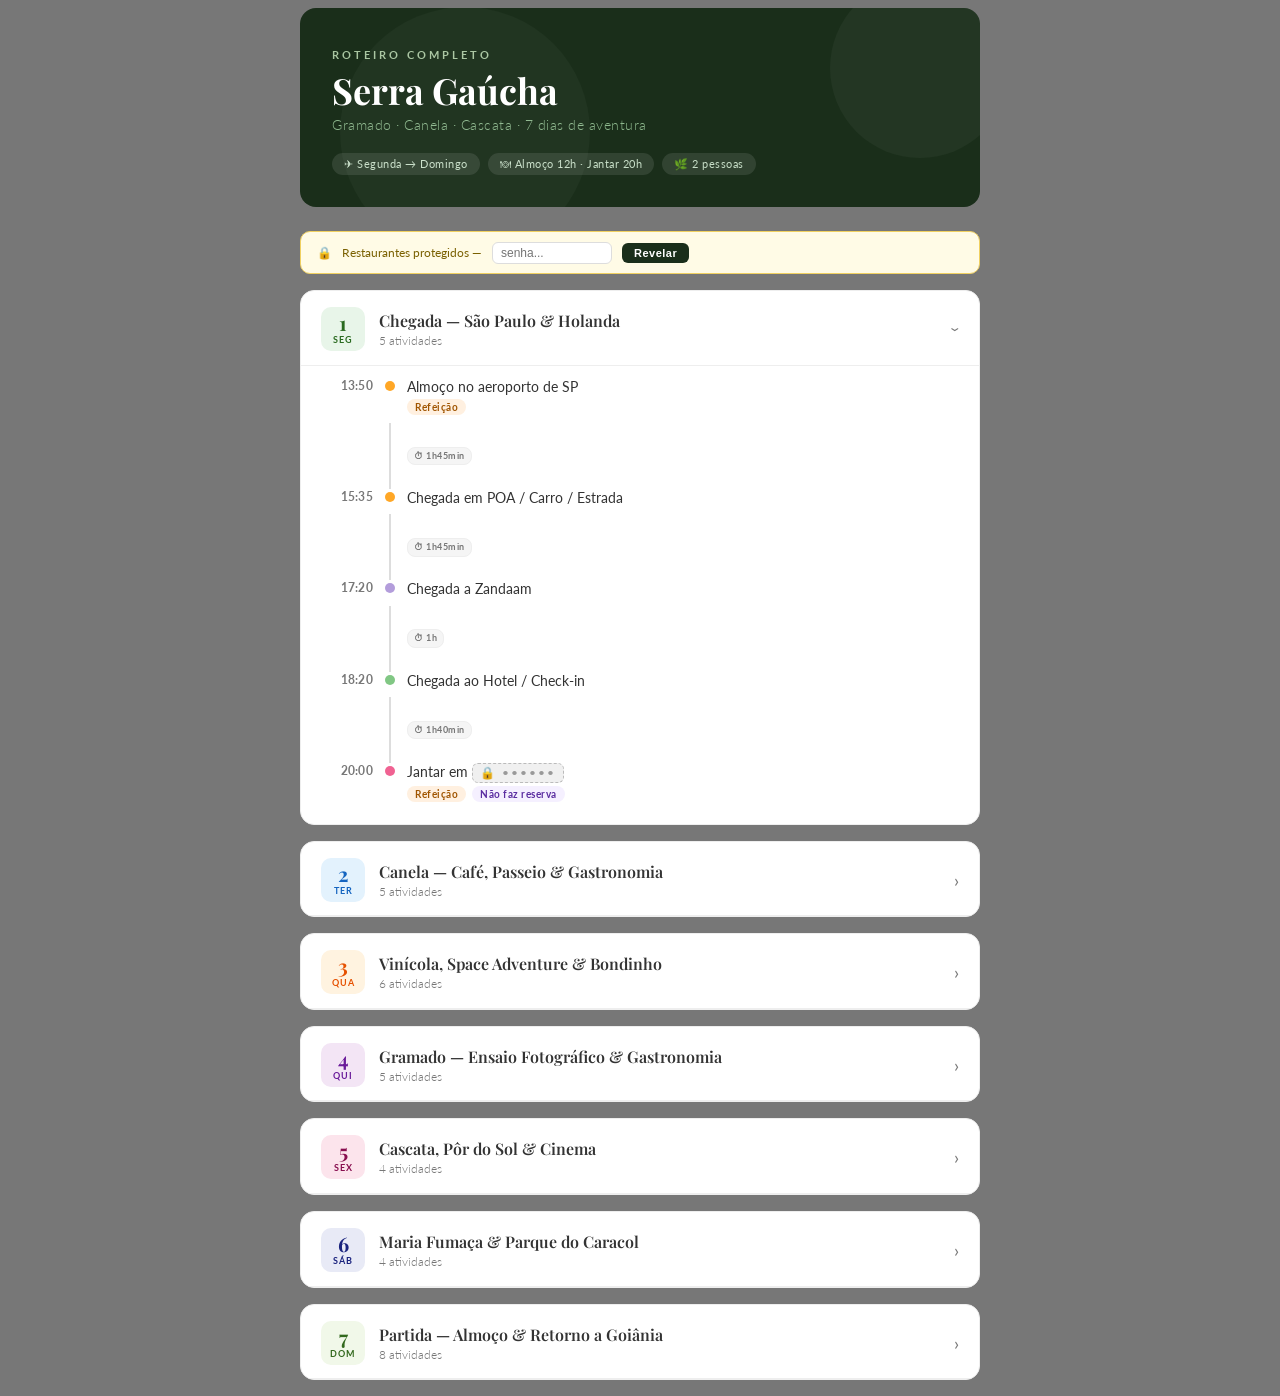
==== commit a4617f75: "." ====
--- a/index.html
+++ b/index.html
@@ -385,7 +385,7 @@
     ]
   },
   {
-    n:7, abbr:"DOM", cls:"day7", name:"Partida — Récolte & Retorno a Goiânia",
+    n:7, abbr:"DOM", cls:"day7", name:"Partida — Almoço & Retorno a Goiânia",
     events:[
       { time:"09:00", name:"Manhã tranquila — preparar malas", pills:[], dot:"dot-morning", subs:[] },
       { time:"09:30", name:"Café da manhã no Hotel", pills:["meal"], dot:"dot-morning", subs:[] },
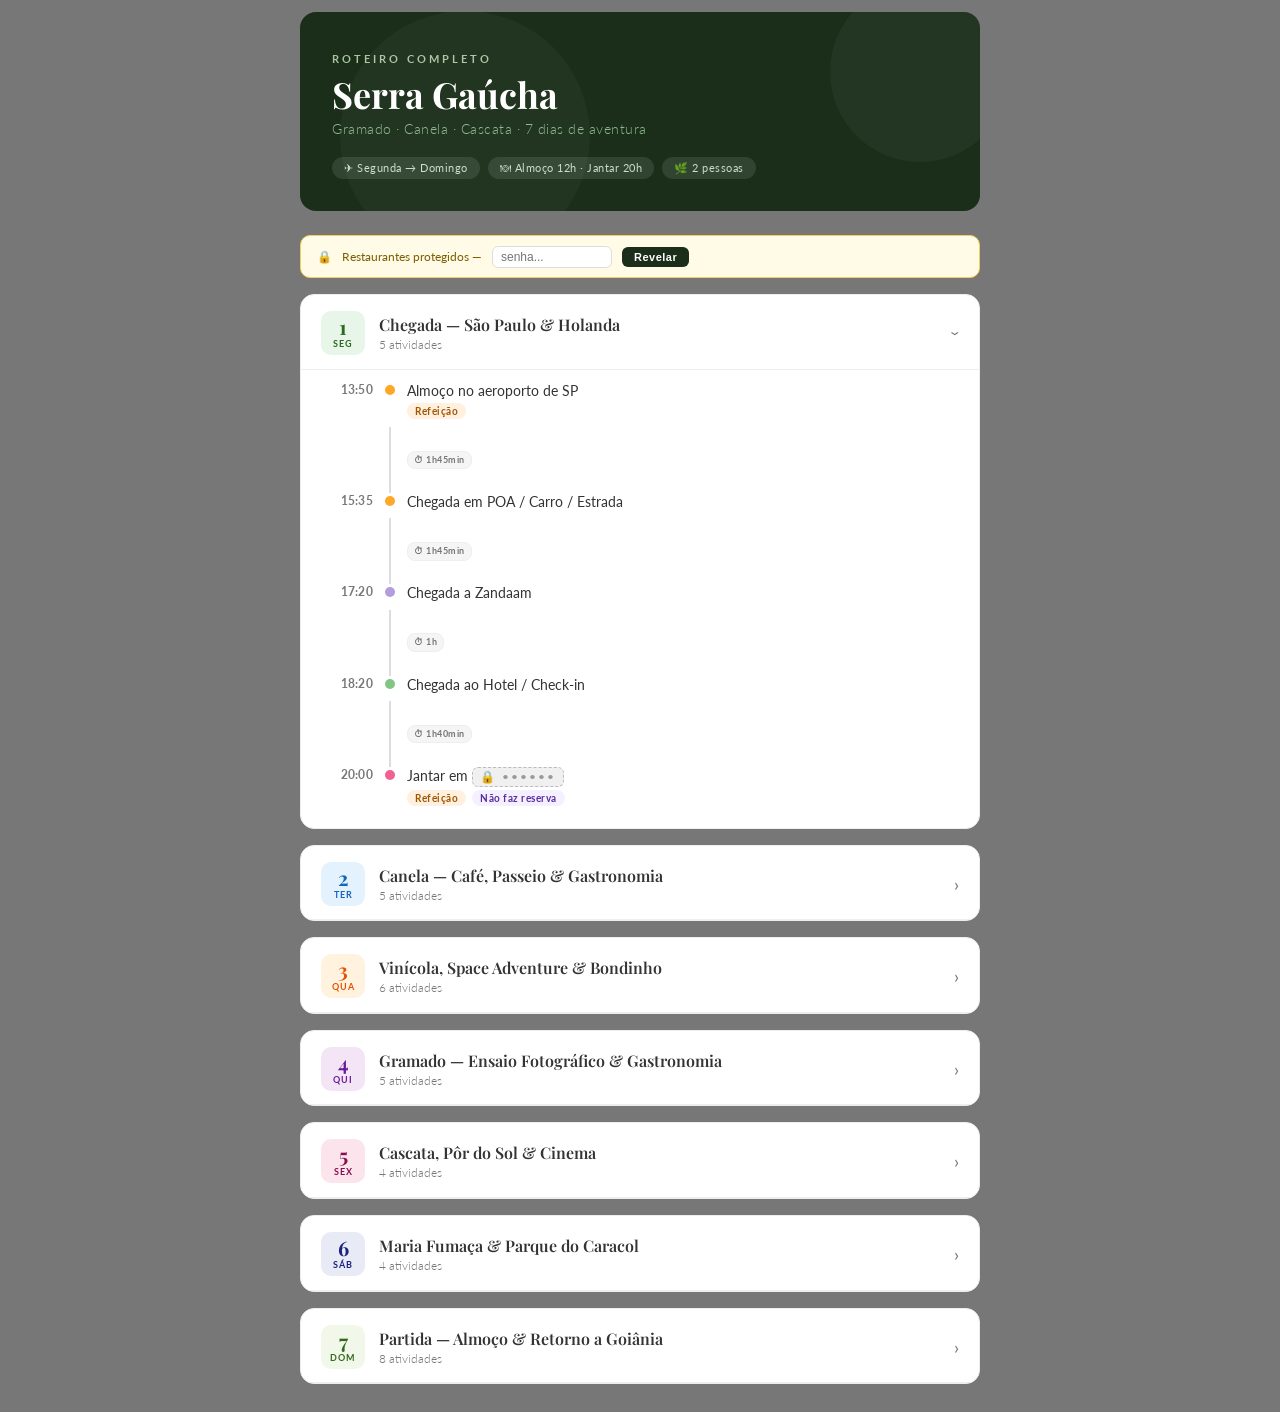
==== commit 89d06d41: "." ====
--- a/index.html
+++ b/index.html
@@ -1,4 +1,5 @@
 <head>
+<meta name="viewport" content="width=device-width, initial-scale=1.0">
 <style>
   @import url('https://fonts.googleapis.com/css2?family=Playfair+Display:wght@400;600;700&family=Lato:wght@300;400;700&display=swap');
   
@@ -11,9 +12,11 @@
     --color-border-tertiary: #eeeeee;
   }
 
-  body { background: #777777; }
-
-  .rt-wrap { font-family: 'Lato', sans-serif; color: var(--color-text-primary); max-width: 680px; margin: 0 auto; }
+  *, *::before, *::after { box-sizing: border-box; }
+
+  body { background: #777777; margin: 0; padding: 12px; }
+
+  .rt-wrap { font-family: 'Lato', sans-serif; color: var(--color-text-primary); max-width: 680px; margin: 0 auto; width: 100%; }
 
   .rt-header {
     background: #1a2e1a; border-radius: 16px; padding: 2.5rem 2rem 2rem;
@@ -226,6 +229,36 @@
     .day5 .rt-day-badge { background:#3d0015; } .day5 .day-num,.day5 .day-abbr { color:#f48fb1; }
     .day6 .rt-day-badge { background:#0a0f3d; } .day6 .day-num,.day6 .day-abbr { color:#9fa8da; }
     .day7 .rt-day-badge { background:#152800; } .day7 .day-num,.day7 .day-abbr { color:#aed581; }
+  }
+  @media (max-width: 520px) {
+    body { padding: 8px; background: #e8e8e8; }
+
+    .rt-header { padding: 1.4rem 1.1rem 1.1rem; border-radius: 12px; margin-bottom: 0.9rem; }
+    .rt-header-title { font-size: 26px; }
+    .rt-header-sub { font-size: 12px; }
+    .rt-header-tags { gap: 5px; margin-top: 0.8rem; }
+    .rt-tag { font-size: 10px; padding: 3px 9px; }
+
+    .rt-lock-bar { flex-wrap: wrap; gap: 6px; padding: 0.5rem 0.75rem; }
+    .rt-lock-bar input { width: 100px; font-size: 14px; }
+
+    .rt-day-card { border-radius: 11px; margin-bottom: 0.65rem; }
+    .rt-day-header { padding: 0.8rem 0.9rem; gap: 10px; }
+    .rt-day-badge { width: 38px; height: 38px; border-radius: 8px; }
+    .rt-day-badge .day-num { font-size: 17px; }
+    .rt-day-name { font-size: 14px; }
+    .rt-day-count { font-size: 11px; }
+
+    .rt-events { padding: 0.5rem 0.9rem 0.7rem; }
+    .rt-time-col { min-width: 40px; }
+    .rt-connector-time-col { min-width: 40px; }
+    .rt-time { font-size: 11px; }
+    .rt-event-name { font-size: 12.5px; }
+    .rt-pill { font-size: 9px; padding: 2px 6px; }
+    .rt-connector-badge { font-size: 9px; padding: 2px 5px; }
+
+    .rt-footer { flex-direction: column; align-items: flex-start; gap: 8px; padding: 0.8rem 0.9rem; }
+    .rt-footer > div:last-child { text-align: left !important; }
   }
 </style>
 </head>
